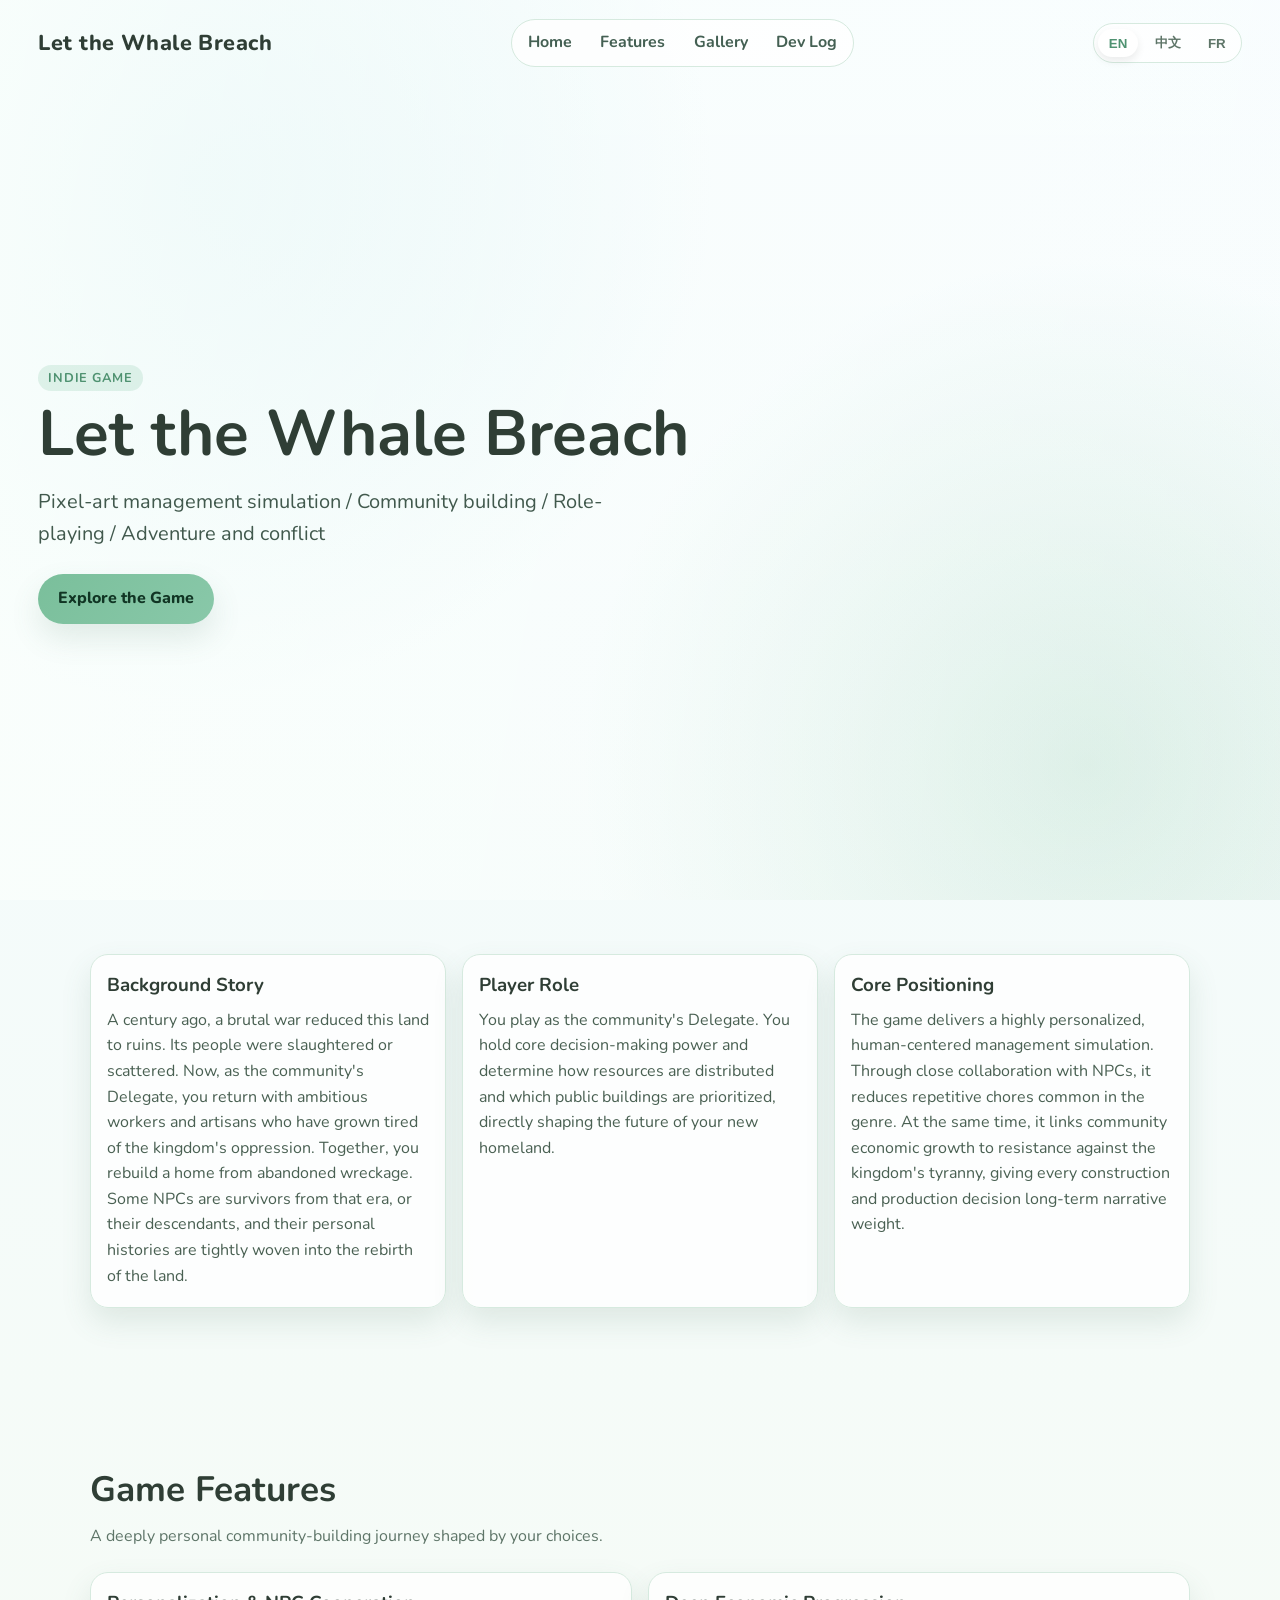
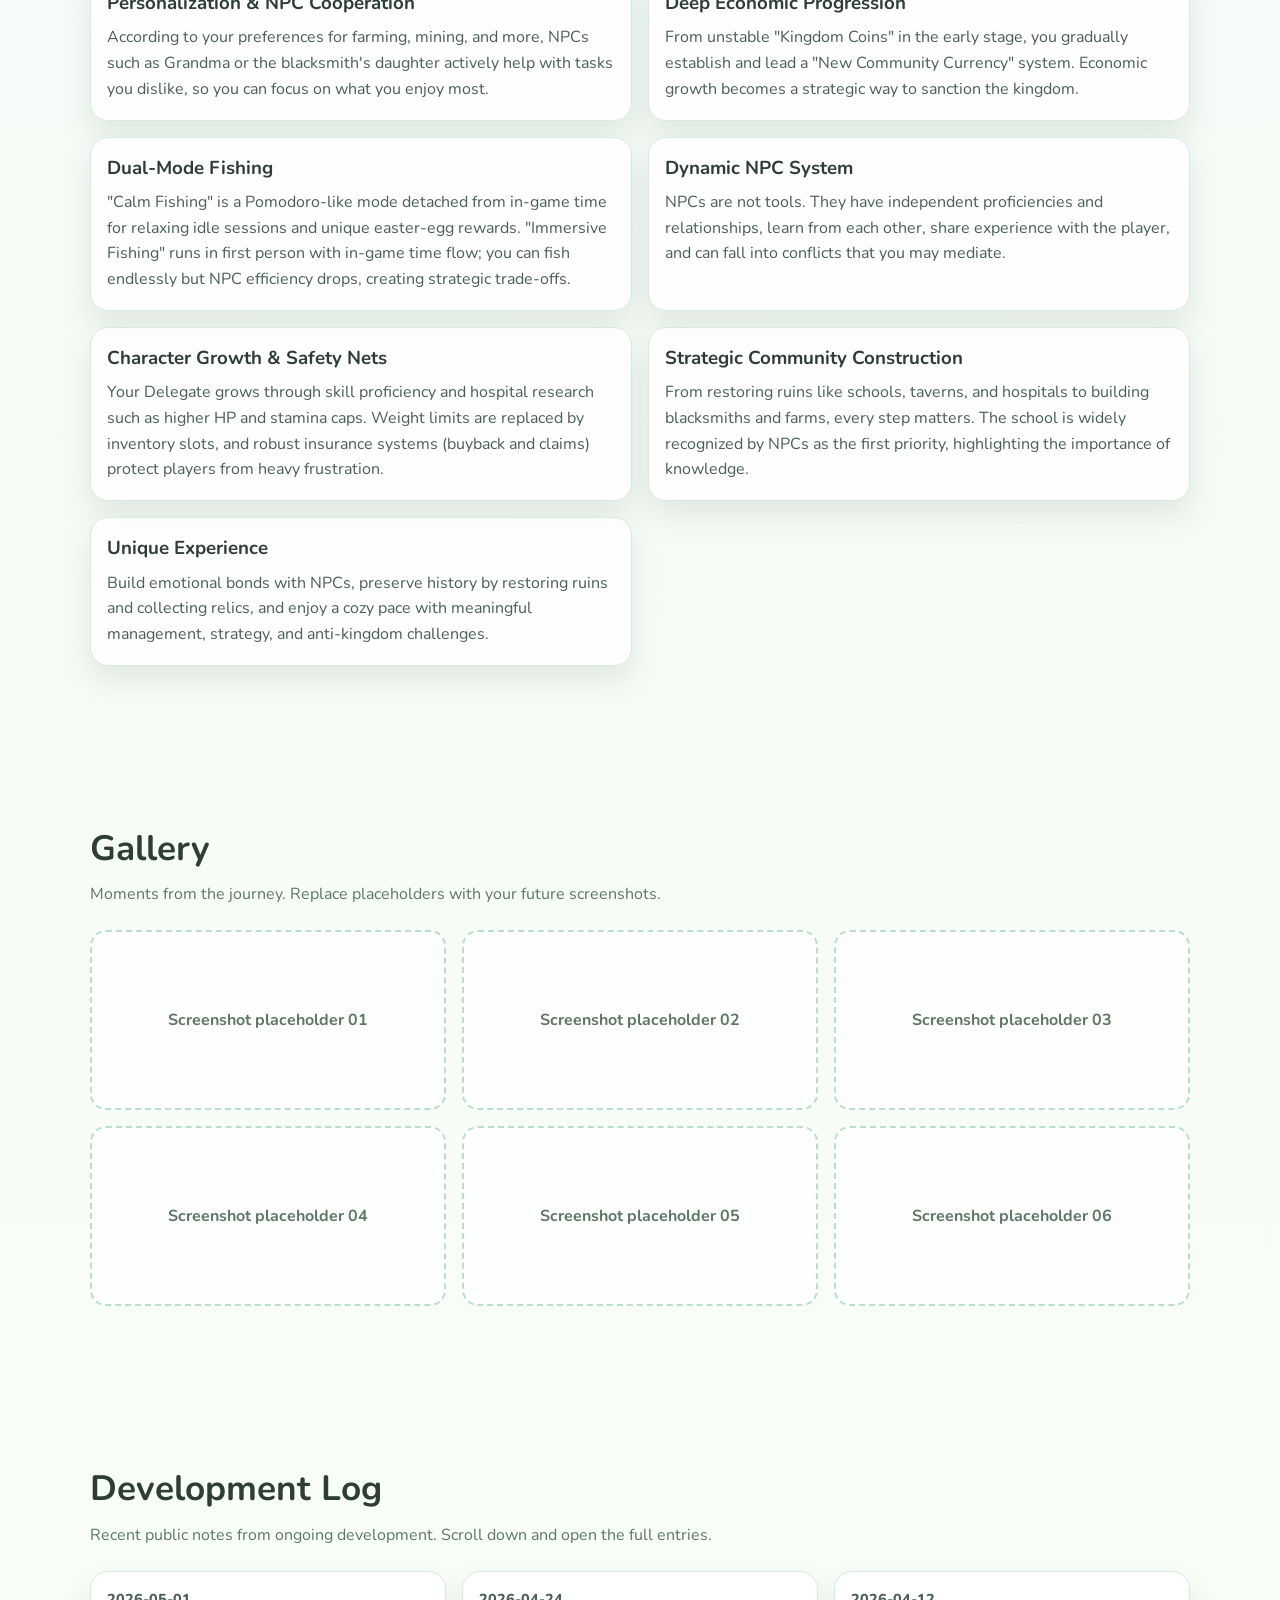
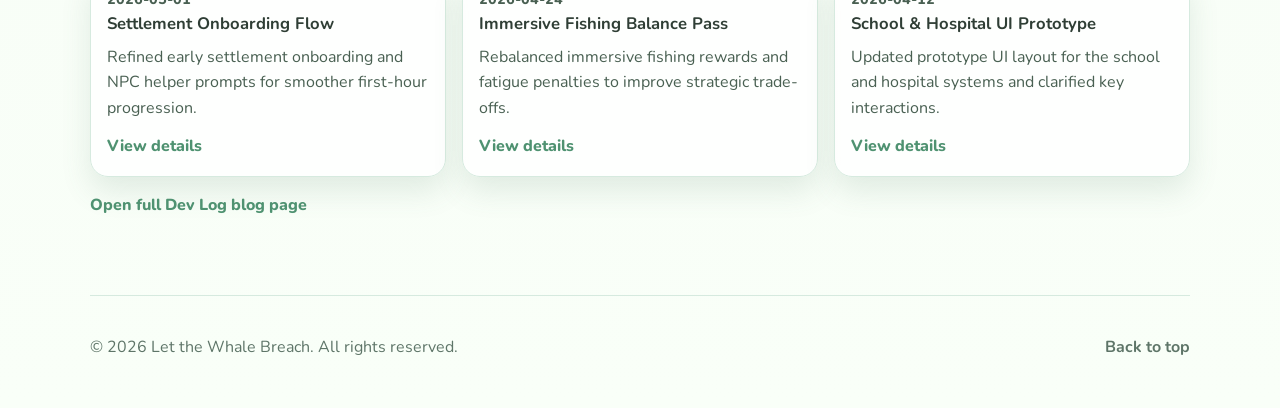
==== index.html @ c2ce658b "Init game page" ====
<!DOCTYPE html>
<html lang="en">
<head>
  <meta charset="UTF-8">
  <meta name="viewport" content="width=device-width, initial-scale=1.0">
  <title>Let the Whale Breach</title>
  <meta name="description" content="Let the Whale Breach - A warm, healing, nature-inspired indie game adventure.">
  <link rel="preconnect" href="https://fonts.googleapis.com">
  <link rel="preconnect" href="https://fonts.gstatic.com" crossorigin>
  <link href="https://fonts.googleapis.com/css2?family=Nunito:wght@400;600;700;800&display=swap" rel="stylesheet">
  <link rel="stylesheet" href="style.css">
</head>
<body data-page="home">
  <header class="hero" id="top">
    <nav class="top-nav">
      <a class="brand" href="#top">Let the Whale Breach</a>
      <div class="nav-links" aria-label="Primary navigation">
        <a href="#top" data-i18n="navHome">Home</a>
        <a href="#features" data-i18n="navFeatures">Features</a>
        <a href="#gallery" data-i18n="navGallery">Gallery</a>
        <a href="devlog.html" data-i18n="navDevlog">Dev Log</a>
      </div>
      <div class="lang-switcher" aria-label="Language switcher">
        <button class="lang-btn active" type="button" data-lang="en" aria-pressed="true">EN</button>
        <button class="lang-btn" type="button" data-lang="zh" aria-pressed="false">中文</button>
        <button class="lang-btn" type="button" data-lang="fr" aria-pressed="false">FR</button>
      </div>
    </nav>

    <div class="hero-overlay"></div>
    <div class="hero-content">
      <p class="eyebrow" data-i18n="eyebrow">Indie Game</p>
      <h1>Let the Whale Breach</h1>
      <p class="hero-subtitle" data-i18n="heroSubtitle">Pixel-art management simulation / Community building / Role-playing / Adventure and conflict</p>
      <a href="#features" class="cta-btn" data-i18n="ctaExplore">Explore the Game</a>
    </div>
  </header>

  <main>
    <section class="section core-intro" id="core-intro">
      <div class="core-intro-grid">
        <article class="core-intro-card">
          <h3 data-i18n="introStoryTitle">Background Story</h3>
          <p data-i18n="introStoryBody">
            A century ago, a brutal war reduced this land to ruins. Its people were slaughtered or
            scattered. Now, as the community's Delegate, you return with ambitious workers and
            artisans who have grown tired of the kingdom's oppression. Together, you rebuild a home
            from abandoned wreckage. Some NPCs are survivors from that era, or their descendants, and
            their personal histories are tightly woven into the rebirth of the land.
          </p>
        </article>

        <article class="core-intro-card">
          <h3 data-i18n="introPlayerTitle">Player Role</h3>
          <p data-i18n="introPlayerBody">
            You play as the community's Delegate. You hold core decision-making power and determine how
            resources are distributed and which public buildings are prioritized, directly shaping the
            future of your new homeland.
          </p>
        </article>

        <article class="core-intro-card">
          <h3 data-i18n="introCoreTitle">Core Positioning</h3>
          <p data-i18n="introCoreBody">
            The game delivers a highly personalized, human-centered management simulation. Through close
            collaboration with NPCs, it reduces repetitive chores common in the genre. At the same
            time, it links community economic growth to resistance against the kingdom's tyranny, giving
            every construction and production decision long-term narrative weight.
          </p>
        </article>
      </div>
    </section>

    <section class="section features" id="features">
      <div class="section-heading">
        <h2 data-i18n="featuresHeading">Game Features</h2>
        <p data-i18n="featuresSubheading">A deeply personal community-building journey shaped by your choices.</p>
      </div>

      <div class="feature-grid">
        <article class="feature-card">
          <h3 data-i18n="featureTitle1">Personalization & NPC Cooperation</h3>
          <p data-i18n="featureDesc1">
            NPCs respond to your preferences. If you enjoy farming but dislike mining, characters such
            as Grandma or the blacksmith's daughter can voluntarily cover the tasks you avoid, so you
            can focus on the activities you truly enjoy.
          </p>
        </article>

        <article class="feature-card">
          <h3 data-i18n="featureTitle2">Deep Economic Progression</h3>
          <p data-i18n="featureDesc2">
            Early on, the settlement relies on unstable "Kingdom Coins." Over time, you can establish
            and lead a regional "New Community Currency" system. Economic expansion becomes a strategic
            way to sanction the kingdom while advancing the larger story.
          </p>
        </article>

        <article class="feature-card">
          <h3 data-i18n="featureTitle3">Dual-Mode Fishing</h3>
          <p data-i18n="featureDesc3">
            "Calm Fishing" is a Pomodoro-style mode detached from in-game time, ideal for relaxed idle
            sessions and unique anti-bragging easter-egg rewards. "Immersive Fishing" runs in first
            person with in-game time flow: you can fish endlessly without fainting, but NPC efficiency
            drops, creating meaningful strategic trade-offs.
          </p>
        </article>

        <article class="feature-card">
          <h3 data-i18n="featureTitle4">Dynamic NPC System</h3>
          <p data-i18n="featureDesc4">
            NPCs are not just labor units. They have individual proficiencies and relationships, learn
            from one another, share experience with the player, and may even fall into conflicts that
            you can step in to mediate.
          </p>
        </article>

        <article class="feature-card">
          <h3 data-i18n="featureTitle5">Character Growth & Safety Nets</h3>
          <p data-i18n="featureDesc5">
            Your Delegate grows through skill proficiency and hospital research that raises HP and
            stamina caps. Carry weight limits are removed in favor of inventory slots, and robust
            recovery systems such as buyback and insurance claims reduce frustration and keep setbacks
            manageable.
          </p>
        </article>

        <article class="feature-card">
          <h3 data-i18n="featureTitle6">Strategic Community Construction</h3>
          <p data-i18n="featureDesc6">
            Every building choice matters, from restoring abandoned landmarks like schools, taverns, and
            hospitals to creating core production sites such as blacksmiths and farms. The school is the
            first project most NPCs unanimously support, highlighting the central role of knowledge.
          </p>
        </article>

        <article class="feature-card">
          <h3 data-i18n="featureTitle7">Unique Experience</h3>
          <p data-i18n="featureDesc7">
            Build deep emotional bonds with NPCs and feel the warmth of mutual support. Preserve history
            by repairing ruins, collecting relics, and building a museum. Enjoy a cozy pace while still
            facing meaningful management, strategy, and anti-kingdom challenges.
          </p>
        </article>
      </div>
    </section>

    <section class="section gallery" id="gallery">
      <div class="section-heading">
        <h2 data-i18n="galleryHeading">Gallery</h2>
        <p data-i18n="gallerySubheading">Moments from the journey. Replace placeholders with your future screenshots.</p>
      </div>

      <div class="gallery-grid">
        <figure class="gallery-item" tabindex="0" role="button"><span data-i18n="galleryItem1">Screenshot placeholder 01</span></figure>
        <figure class="gallery-item" tabindex="0" role="button"><span data-i18n="galleryItem2">Screenshot placeholder 02</span></figure>
        <figure class="gallery-item" tabindex="0" role="button"><span data-i18n="galleryItem3">Screenshot placeholder 03</span></figure>
        <figure class="gallery-item" tabindex="0" role="button"><span data-i18n="galleryItem4">Screenshot placeholder 04</span></figure>
        <figure class="gallery-item" tabindex="0" role="button"><span data-i18n="galleryItem5">Screenshot placeholder 05</span></figure>
        <figure class="gallery-item" tabindex="0" role="button"><span data-i18n="galleryItem6">Screenshot placeholder 06</span></figure>
      </div>
    </section>

    <section class="section devlog" id="devlog">
      <div class="section-heading">
        <h2 data-i18n="devlogHeading">Development Log</h2>
        <p data-i18n="devlogSubheading">Recent public notes from ongoing development. Scroll down and open the full entries.</p>
      </div>

      <div class="devlog-preview-list">
        <article class="devlog-preview-card">
          <p class="devlog-preview-date">2026-05-01</p>
          <h3 data-i18n="previewTitle1">Settlement Onboarding Flow</h3>
          <p data-i18n="previewDesc1">Refined early settlement onboarding and NPC helper prompts for smoother first-hour progression.</p>
          <a href="devlog.html#post-2026-05-01" data-i18n="viewDetails">View details</a>
        </article>

        <article class="devlog-preview-card">
          <p class="devlog-preview-date">2026-04-24</p>
          <h3 data-i18n="previewTitle2">Immersive Fishing Balance Pass</h3>
          <p data-i18n="previewDesc2">Rebalanced immersive fishing rewards and fatigue penalties to improve strategic trade-offs.</p>
          <a href="devlog.html#post-2026-04-24" data-i18n="viewDetails">View details</a>
        </article>

        <article class="devlog-preview-card">
          <p class="devlog-preview-date">2026-04-12</p>
          <h3 data-i18n="previewTitle3">School & Hospital UI Prototype</h3>
          <p data-i18n="previewDesc3">Updated prototype UI layout for the school and hospital systems and clarified key interactions.</p>
          <a href="devlog.html#post-2026-04-12" data-i18n="viewDetails">View details</a>
        </article>
      </div>

      <a class="devlog-more-link" href="devlog.html" data-i18n="openDevlogPage">Open full Dev Log blog page</a>
    </section>
  </main>

  <footer class="site-footer">
    <p>&copy; 2026 Let the Whale Breach. All rights reserved.</p>
    <a href="#top" data-i18n="backToTop">Back to top</a>
  </footer>
  <div class="lightbox" id="gallery-lightbox" aria-hidden="true">
    <div class="lightbox-backdrop" data-close-lightbox="true"></div>
    <div class="lightbox-panel" role="dialog" aria-modal="true" aria-labelledby="lightbox-caption">
      <button class="lightbox-close" type="button" data-close-lightbox="true" data-i18n="closePreview">Close</button>
      <img class="lightbox-image" alt="">
      <p class="lightbox-caption" id="lightbox-caption"></p>
    </div>
  </div>
  <script src="script.js"></script>
</body>
</html>
---- style.css ----
:root {
  --bg: #f6fbf5;
  --surface: #ffffff;
  --text: #2f3e35;
  --muted: #5e7568;
  --primary: #7abf9b;
  --primary-deep: #4f9271;
  --accent: #8ed2df;
  --line: #d6eadf;
  --shadow: 0 14px 30px rgba(78, 121, 101, 0.14);
}

*,
*::before,
*::after {
  box-sizing: border-box;
}

html,
body {
  margin: 0;
  padding: 0;
}

body {
  font-family: "Nunito", "Segoe UI", sans-serif;
  background: linear-gradient(180deg, #f3fbff 0%, var(--bg) 55%, #f9fff8 100%);
  color: var(--text);
  line-height: 1.6;
}

a {
  color: inherit;
  text-decoration: none;
}

.hero {
  position: relative;
  min-height: 100vh;
  padding: 1.2rem clamp(1rem, 3vw, 2.4rem) 2rem;
  display: grid;
  grid-template-rows: auto 1fr;
  align-items: center;
  overflow: hidden;
}

.hero::before {
  content: "";
  position: absolute;
  inset: 0;
  background:
    radial-gradient(circle at 15% 20%, rgba(142, 210, 223, 0.32), transparent 40%),
    radial-gradient(circle at 85% 85%, rgba(122, 191, 155, 0.28), transparent 38%),
    linear-gradient(180deg, rgba(255, 255, 255, 0.42), rgba(255, 255, 255, 0.12));
  z-index: 0;
}

.top-nav,
.hero-content {
  position: relative;
  z-index: 2;
}

.top-nav {
  display: flex;
  justify-content: space-between;
  align-items: center;
  gap: 1rem;
  flex-wrap: wrap;
}

.brand {
  font-weight: 800;
  font-size: clamp(1.05rem, 2.4vw, 1.35rem);
  letter-spacing: 0.02em;
}

.nav-links {
  display: inline-flex;
  align-items: center;
  gap: 0.35rem;
  padding: 0.28rem;
  border: 1px solid var(--line);
  border-radius: 999px;
  background: rgba(255, 255, 255, 0.8);
}

.nav-links a {
  font-weight: 700;
  color: #446053;
  padding: 0.35rem 0.72rem;
  border-radius: 999px;
  transition: background-color 0.2s ease, color 0.2s ease;
}

.nav-links a:hover {
  background: var(--surface);
  color: var(--primary-deep);
}

.lang-switcher {
  display: inline-flex;
  align-items: center;
  gap: 0.35rem;
  background: rgba(255, 255, 255, 0.8);
  border: 1px solid var(--line);
  border-radius: 999px;
  padding: 0.25rem;
}

.lang-btn {
  border: none;
  background: transparent;
  color: var(--muted);
  font-weight: 700;
  padding: 0.38rem 0.68rem;
  border-radius: 999px;
  cursor: pointer;
}

.lang-btn.active {
  background: var(--surface);
  color: var(--primary-deep);
  box-shadow: 0 4px 8px rgba(0, 0, 0, 0.08);
}

.hero-overlay {
  position: absolute;
  inset: 0;
  background: linear-gradient(100deg, rgba(250, 255, 252, 0.87) 0%, rgba(250, 255, 252, 0.45) 50%, rgba(250, 255, 252, 0.18) 100%);
  z-index: 1;
}

.hero-content {
  max-width: 680px;
  margin-top: clamp(1rem, 6vh, 5rem);
}

.eyebrow {
  display: inline-block;
  margin: 0 0 0.5rem;
  padding: 0.2rem 0.62rem;
  border-radius: 999px;
  background: rgba(122, 191, 155, 0.2);
  color: var(--primary-deep);
  font-weight: 700;
  letter-spacing: 0.06em;
  text-transform: uppercase;
  font-size: 0.8rem;
}

.hero h1 {
  margin: 0;
  font-size: clamp(2rem, 6vw, 4rem);
  line-height: 1.1;
}

.hero-subtitle {
  margin: 1rem 0 1.5rem;
  font-size: clamp(1rem, 2vw, 1.25rem);
  color: #41594d;
  max-width: 52ch;
}

.subtitle-item,
.subtitle-sep {
  display: inline-block;
}

.subtitle-item {
  white-space: nowrap;
}

.cta-btn {
  display: inline-block;
  background: linear-gradient(130deg, var(--primary) 0%, #89c8a9 100%);
  color: #113524;
  padding: 0.78rem 1.25rem;
  border-radius: 999px;
  font-weight: 800;
  box-shadow: var(--shadow);
  transition: transform 0.2s ease, box-shadow 0.2s ease;
}

.cta-btn:hover {
  transform: translateY(-2px);
  box-shadow: 0 16px 28px rgba(78, 121, 101, 0.22);
}

.section {
  width: min(1100px, calc(100% - 2rem));
  margin: 0 auto;
  padding: clamp(2.6rem, 6vw, 5rem) 0;
}

.core-intro {
  padding-top: clamp(2rem, 5vw, 3.4rem);
}

.core-intro-grid {
  display: grid;
  grid-template-columns: repeat(12, 1fr);
  gap: 1rem;
}

.core-intro-card {
  grid-column: span 4;
  background: rgba(255, 255, 255, 0.82);
  border: 1px solid var(--line);
  border-radius: 18px;
  padding: 1rem 1rem 1.1rem;
  box-shadow: var(--shadow);
}

.core-intro-card h3 {
  margin: 0 0 0.4rem;
}

.core-intro-card p {
  margin: 0;
  color: #496052;
}

.section-heading {
  margin-bottom: 1.4rem;
}

.section h2 {
  margin: 0 0 0.4rem;
  font-size: clamp(1.5rem, 4vw, 2.2rem);
}

.section-heading p {
  margin: 0;
  color: var(--muted);
}

.feature-grid {
  display: grid;
  grid-template-columns: repeat(12, 1fr);
  gap: 1rem;
}

.feature-card {
  grid-column: span 6;
  background: rgba(255, 255, 255, 0.8);
  border: 1px solid var(--line);
  border-radius: 18px;
  padding: 1rem 1rem 1.1rem;
  box-shadow: var(--shadow);
}

.feature-card h3 {
  margin: 0 0 0.4rem;
}

.feature-card p {
  margin: 0;
  color: #496052;
}

.gallery-grid {
  display: grid;
  grid-template-columns: repeat(3, 1fr);
  gap: 1rem;
}

.gallery-item {
  margin: 0;
  min-height: 180px;
  border: 2px dashed #b9ddd0;
  border-radius: 16px;
  background: rgba(255, 255, 255, 0.7);
  display: grid;
  place-items: center;
  color: var(--muted);
  font-weight: 700;
  text-align: center;
  padding: 0.8rem;
  cursor: pointer;
  transition: transform 0.2s ease, border-color 0.2s ease;
}

.gallery-item:hover,
.gallery-item:focus-visible {
  transform: translateY(-2px);
  border-color: var(--primary);
  outline: none;
}

.lightbox {
  position: fixed;
  inset: 0;
  display: none;
  align-items: center;
  justify-content: center;
  z-index: 40;
}

.lightbox.is-open {
  display: flex;
}

.lightbox-backdrop {
  position: absolute;
  inset: 0;
  background: rgba(16, 32, 26, 0.7);
}

.lightbox-panel {
  position: relative;
  z-index: 1;
  width: min(900px, calc(100% - 2rem));
  background: rgba(255, 255, 255, 0.97);
  border: 1px solid var(--line);
  border-radius: 16px;
  box-shadow: var(--shadow);
  padding: 0.8rem;
}

.lightbox-close {
  border: 1px solid var(--line);
  background: var(--surface);
  color: var(--primary-deep);
  border-radius: 999px;
  font-weight: 800;
  padding: 0.35rem 0.8rem;
  cursor: pointer;
  margin: 0 0 0.5rem auto;
  display: block;
}

.lightbox-image {
  display: block;
  width: 100%;
  aspect-ratio: 16 / 9;
  object-fit: cover;
  border-radius: 12px;
  border: 1px solid var(--line);
}

.lightbox-caption {
  margin: 0.65rem 0 0.2rem;
  color: #3f584b;
  font-weight: 700;
}

.devlog-list {
  background: rgba(255, 255, 255, 0.84);
  border: 1px solid var(--line);
  border-radius: 18px;
  padding: 1rem 1.2rem;
  box-shadow: var(--shadow);
  margin: 0;
  color: #496052;
}

.devlog-list li + li {
  margin-top: 0.7rem;
}

.devlog-preview-list {
  display: grid;
  grid-template-columns: repeat(3, 1fr);
  gap: 1rem;
}

.devlog-preview-card {
  background: rgba(255, 255, 255, 0.86);
  border: 1px solid var(--line);
  border-radius: 18px;
  box-shadow: var(--shadow);
  padding: 1rem;
}

.devlog-preview-date {
  margin: 0 0 0.4rem;
  color: var(--primary-deep);
  font-weight: 800;
  font-size: 0.9rem;
}

.devlog-preview-card h3 {
  margin: 0 0 0.45rem;
  font-size: 1.04rem;
}

.devlog-preview-card p {
  margin: 0;
  color: #496052;
}

.devlog-preview-card a {
  display: inline-block;
  margin-top: 0.8rem;
  font-weight: 800;
  color: var(--primary-deep);
}

.devlog-more-link {
  display: inline-block;
  margin-top: 1rem;
  font-weight: 800;
  color: var(--primary-deep);
}

.blog-body {
  min-height: 100vh;
}

.blog-nav {
  width: min(1100px, calc(100% - 2rem));
  margin: 1rem auto 0;
}

.blog-main {
  width: min(860px, calc(100% - 2rem));
  margin: 0 auto;
  padding: clamp(2rem, 5vw, 4rem) 0;
}

.blog-header {
  margin-bottom: 1.4rem;
}

.blog-header h1 {
  margin: 0 0 0.4rem;
  font-size: clamp(1.8rem, 4vw, 2.7rem);
}

.blog-header p {
  margin: 0;
  color: var(--muted);
}

.blog-list {
  display: grid;
  gap: 1rem;
}

.blog-timeline-layout {
  display: grid;
  grid-template-columns: 220px 1fr;
  gap: 1rem;
  align-items: start;
}

.blog-timeline {
  position: sticky;
  top: 1rem;
  background: rgba(255, 255, 255, 0.88);
  border: 1px solid var(--line);
  border-radius: 16px;
  box-shadow: var(--shadow);
  padding: 1rem;
}

.blog-timeline h2 {
  margin: 0 0 0.6rem;
  font-size: 1rem;
}

.blog-timeline ul {
  margin: 0;
  padding: 0;
  list-style: none;
  border-left: 2px solid #b9ddd0;
}

.blog-timeline li {
  margin: 0;
  padding: 0.35rem 0 0.35rem 0.8rem;
  position: relative;
}

.blog-timeline li::before {
  content: "";
  position: absolute;
  left: -0.37rem;
  top: 0.9rem;
  width: 0.55rem;
  height: 0.55rem;
  border-radius: 999px;
  background: var(--primary);
  border: 2px solid #fff;
}

.blog-timeline a {
  font-weight: 700;
  color: #446053;
}

.blog-post {
  background: rgba(255, 255, 255, 0.9);
  border: 1px solid var(--line);
  border-radius: 18px;
  box-shadow: var(--shadow);
  padding: 1rem 1.1rem;
  scroll-margin-top: 1rem;
}

.blog-post time {
  color: var(--primary-deep);
  font-weight: 800;
}

.blog-post h2 {
  margin: 0.3rem 0 0.6rem;
}

.blog-post p {
  margin: 0;
  color: #496052;
}

.blog-back {
  display: inline-block;
  margin-top: 1.2rem;
  font-weight: 800;
  color: var(--primary-deep);
}

.site-footer {
  border-top: 1px solid var(--line);
  width: min(1100px, calc(100% - 2rem));
  margin: 0 auto;
  padding: 1.4rem 0 2rem;
  display: flex;
  justify-content: space-between;
  align-items: center;
  color: var(--muted);
  gap: 1rem;
}

.site-footer a {
  font-weight: 700;
}

@media (max-width: 900px) {
  .hero {
    padding-bottom: 1rem;
  }

  .hero-content {
    margin-top: 2.2rem;
  }

  .feature-card {
    grid-column: span 12;
  }

  .core-intro-card {
    grid-column: span 12;
  }

  .gallery-grid {
    grid-template-columns: repeat(2, 1fr);
  }

  .devlog-preview-list {
    grid-template-columns: 1fr;
  }

  .blog-timeline-layout {
    grid-template-columns: 1fr;
  }

  .blog-timeline {
    position: static;
  }

  .top-nav {
    justify-content: center;
  }
}

@media (max-width: 640px) {
  .nav-links,
  .lang-switcher {
    width: 100%;
    justify-content: center;
  }

  .gallery-grid {
    grid-template-columns: 1fr;
  }

  .site-footer {
    flex-direction: column;
    align-items: flex-start;
  }
}
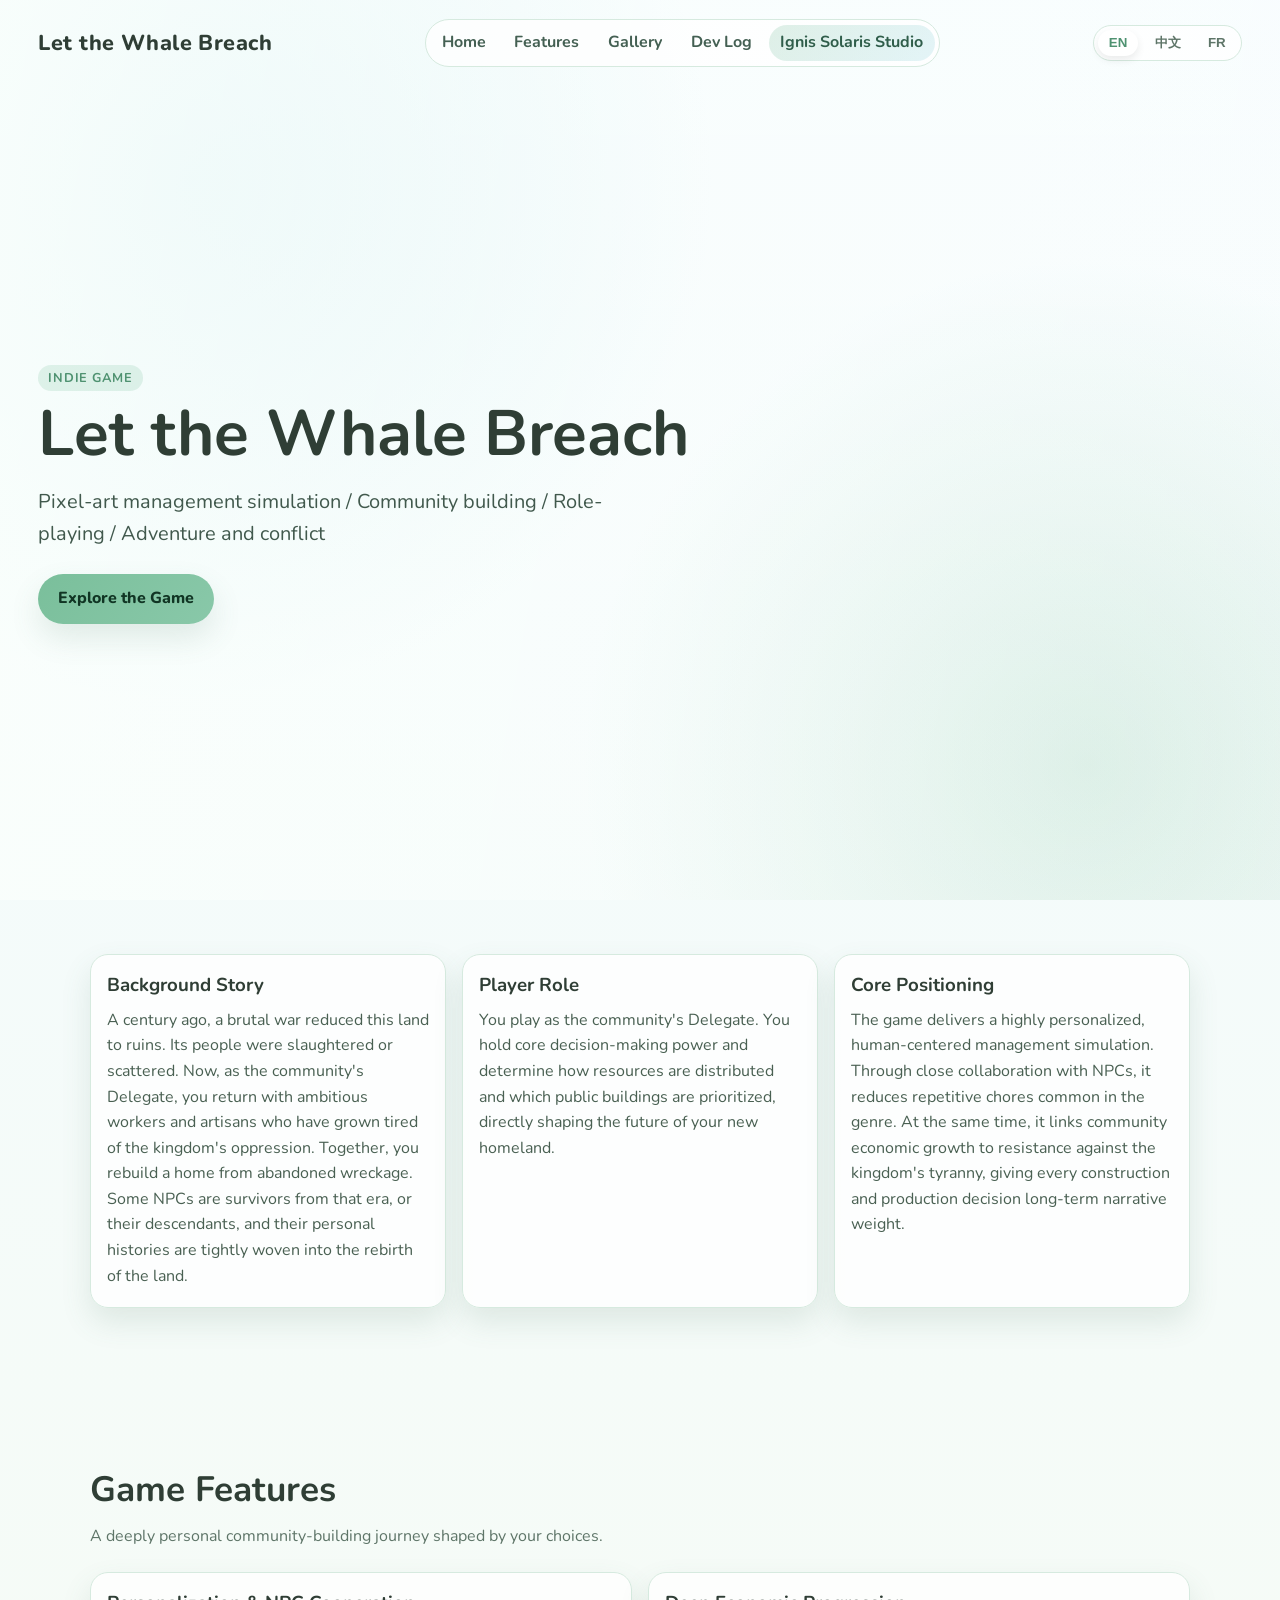
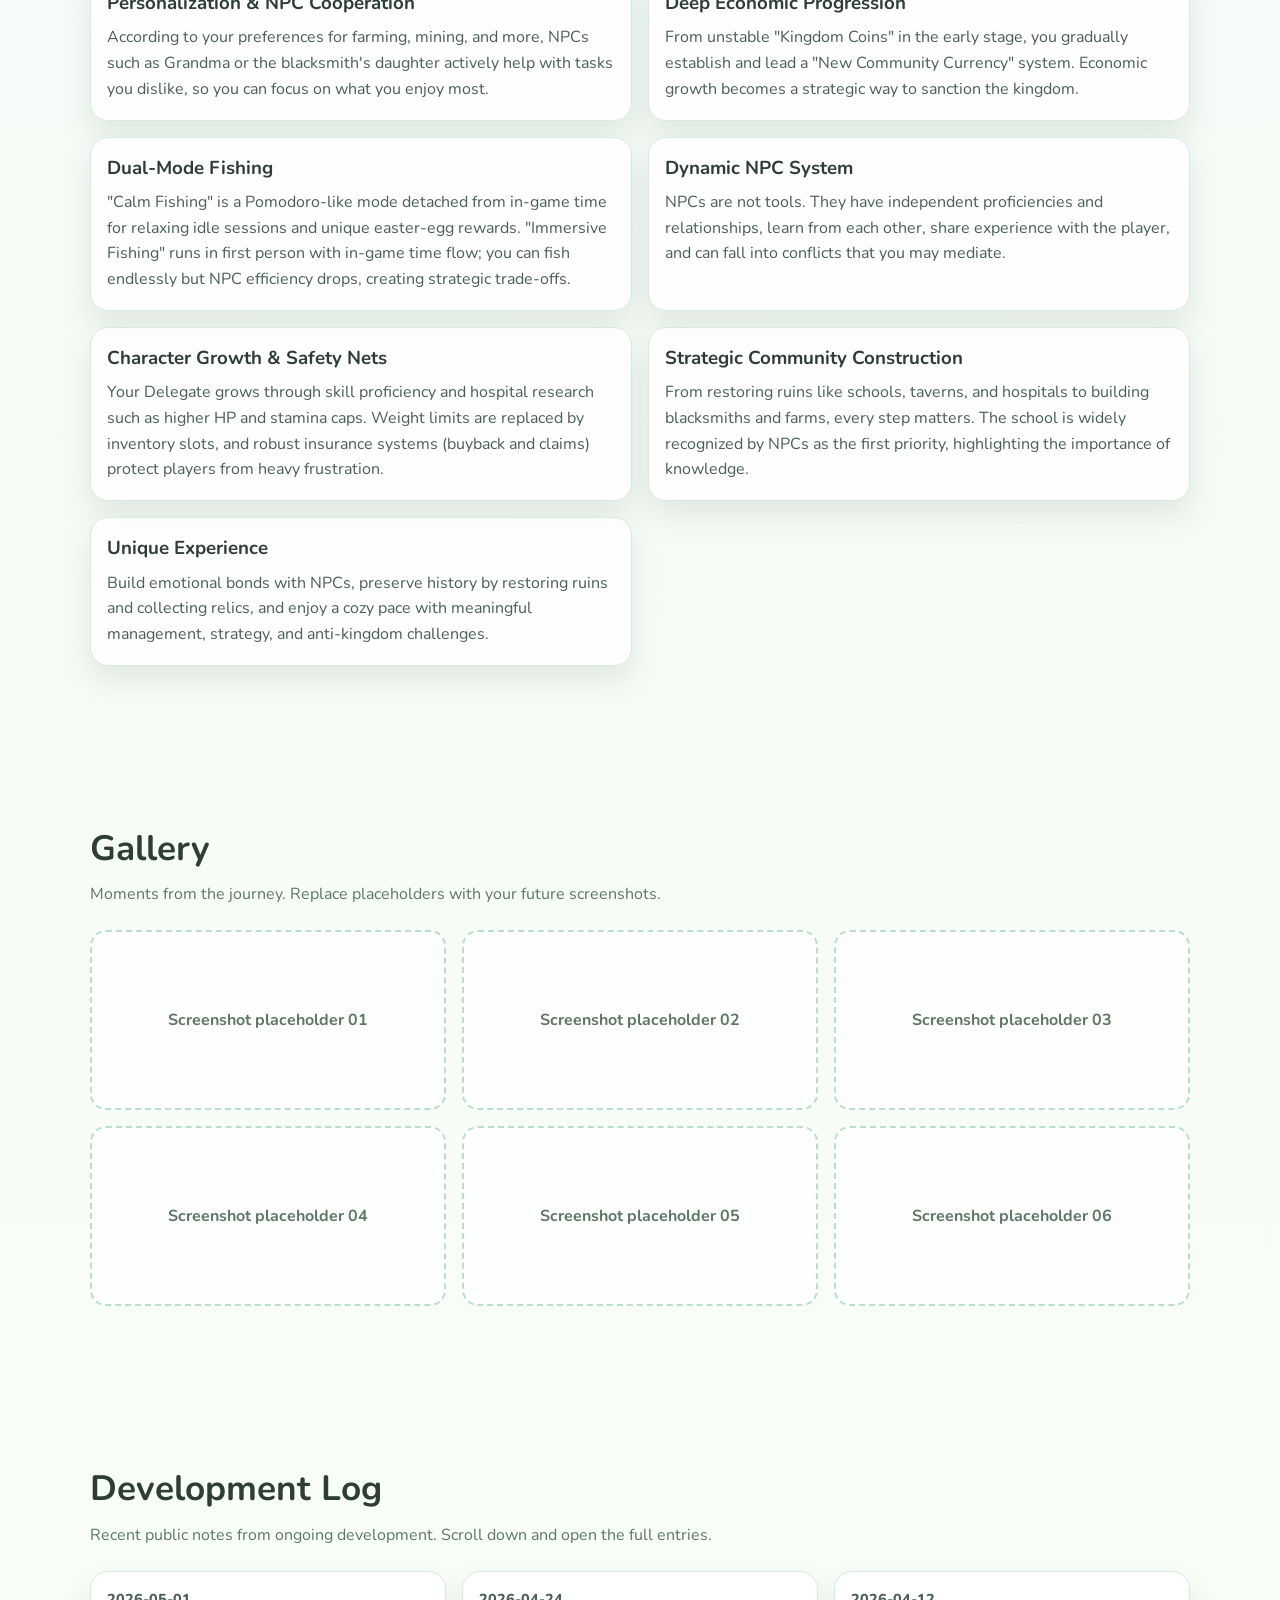
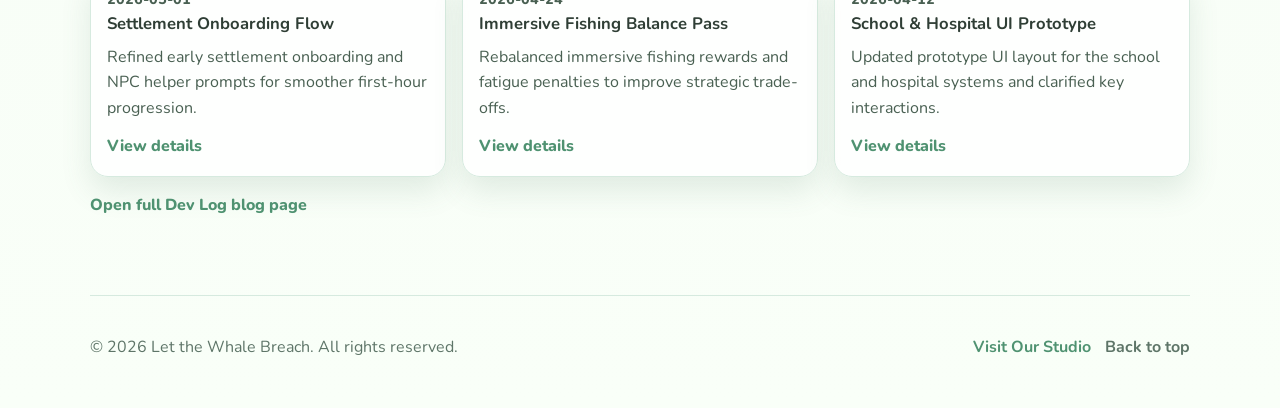
==== commit 8b097263: "可以跳转回公司了" ====
--- a/index.html
+++ b/index.html
@@ -19,6 +19,13 @@
         <a href="#features" data-i18n="navFeatures">Features</a>
         <a href="#gallery" data-i18n="navGallery">Gallery</a>
         <a href="devlog.html" data-i18n="navDevlog">Dev Log</a>
+        <a
+          class="studio-link"
+          href="https://ignissolarisstudio.com/#welcome"
+          target="_blank"
+          rel="noopener noreferrer"
+          data-i18n="navStudio"
+        >Ignis Solaris Studio</a>
       </div>
       <div class="lang-switcher" aria-label="Language switcher">
         <button class="lang-btn active" type="button" data-lang="en" aria-pressed="true">EN</button>
@@ -196,7 +203,15 @@
 
   <footer class="site-footer">
     <p>&copy; 2026 Let the Whale Breach. All rights reserved.</p>
-    <a href="#top" data-i18n="backToTop">Back to top</a>
+    <div class="footer-links">
+      <a
+        href="https://ignissolarisstudio.com/#welcome"
+        target="_blank"
+        rel="noopener noreferrer"
+        data-i18n="footerStudio"
+      >Visit Our Studio</a>
+      <a href="#top" data-i18n="backToTop">Back to top</a>
+    </div>
   </footer>
   <div class="lightbox" id="gallery-lightbox" aria-hidden="true">
     <div class="lightbox-backdrop" data-close-lightbox="true"></div>
--- a/style.css
+++ b/style.css
@@ -98,6 +98,16 @@
   color: var(--primary-deep);
 }
 
+.nav-links .studio-link {
+  background: linear-gradient(130deg, rgba(122, 191, 155, 0.24) 0%, rgba(142, 210, 223, 0.24) 100%);
+  color: #2f5d4a;
+}
+
+.nav-links .studio-link:hover {
+  background: linear-gradient(130deg, rgba(122, 191, 155, 0.34) 0%, rgba(142, 210, 223, 0.34) 100%);
+  color: #1f4937;
+}
+
 .lang-switcher {
   display: inline-flex;
   align-items: center;
@@ -113,6 +123,10 @@
   background: transparent;
   color: var(--muted);
   font-weight: 700;
+  display: inline-flex;
+  align-items: center;
+  justify-content: center;
+  line-height: 1;
   padding: 0.38rem 0.68rem;
   border-radius: 999px;
   cursor: pointer;
@@ -536,6 +550,17 @@
   font-weight: 700;
 }
 
+.footer-links {
+  display: inline-flex;
+  align-items: center;
+  gap: 0.9rem;
+  flex-wrap: wrap;
+}
+
+.footer-links a:first-child {
+  color: var(--primary-deep);
+}
+
 @media (max-width: 900px) {
   .hero {
     padding-bottom: 1rem;
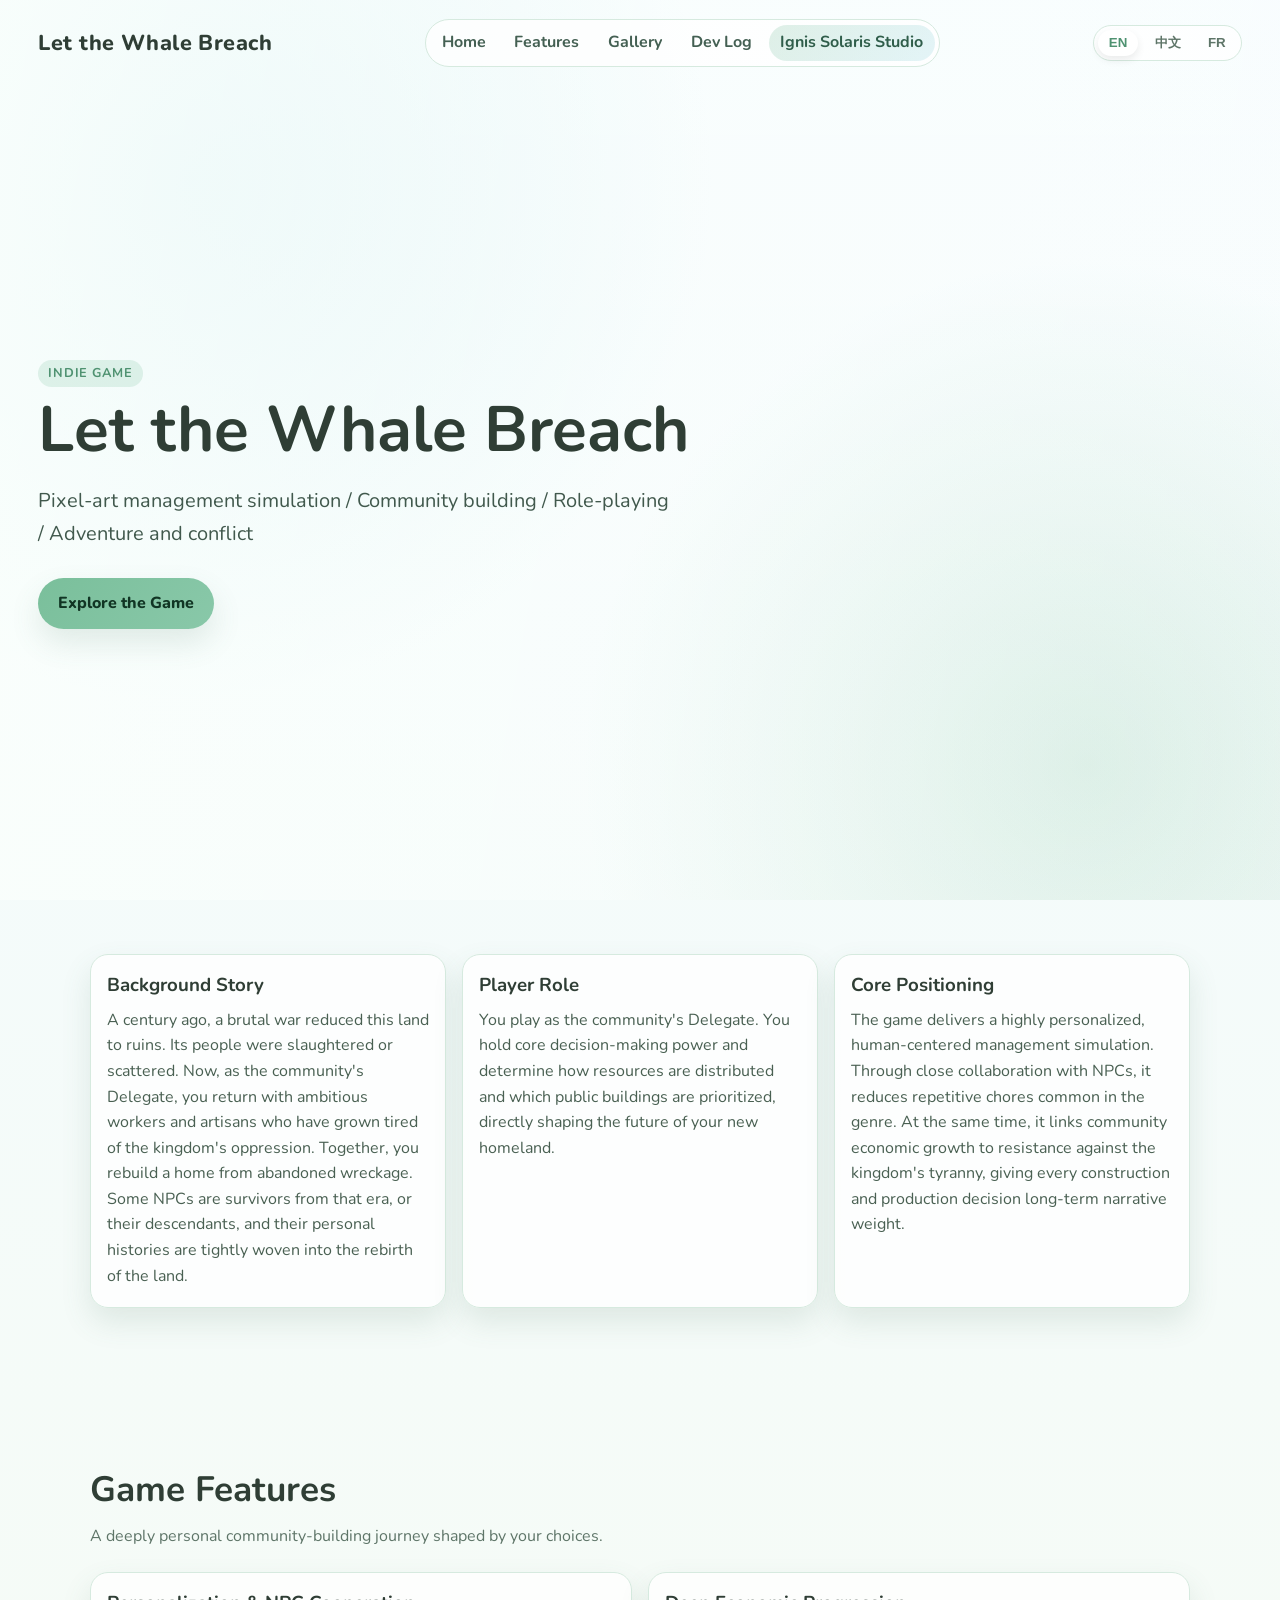
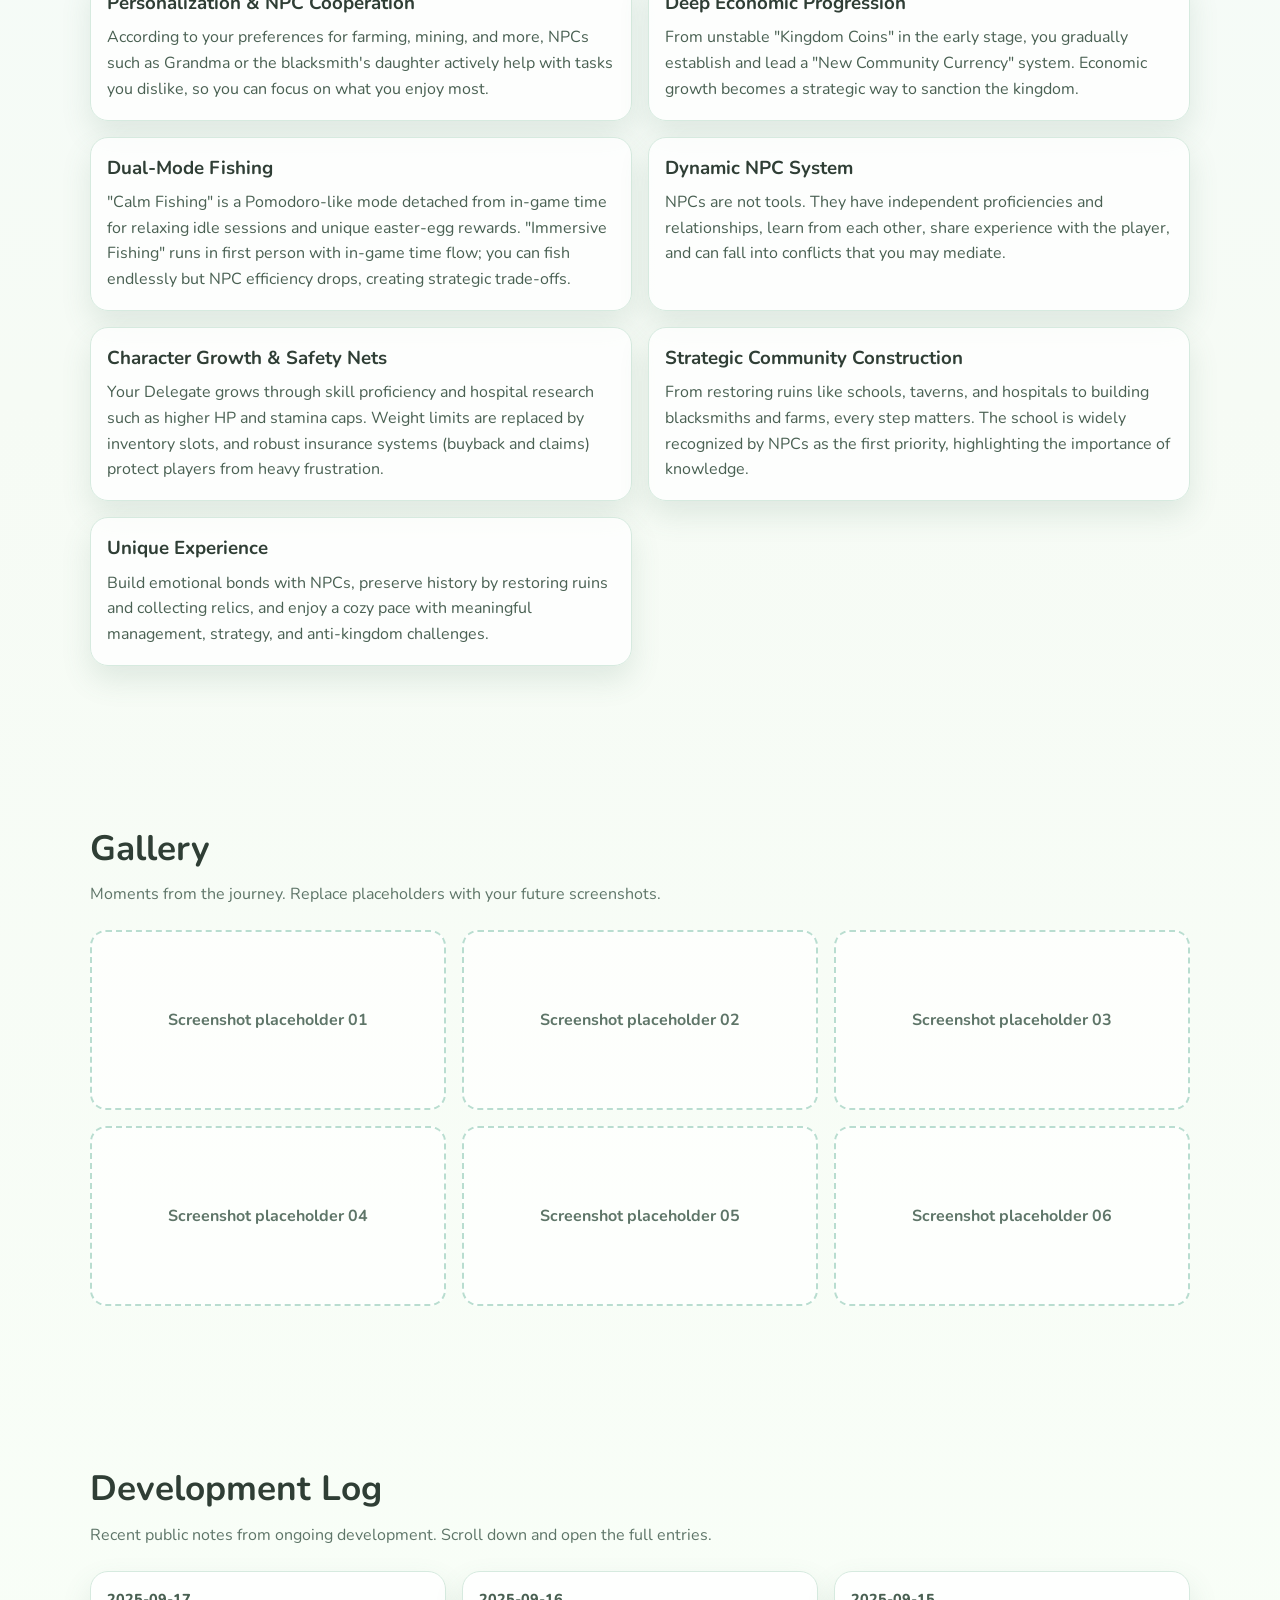
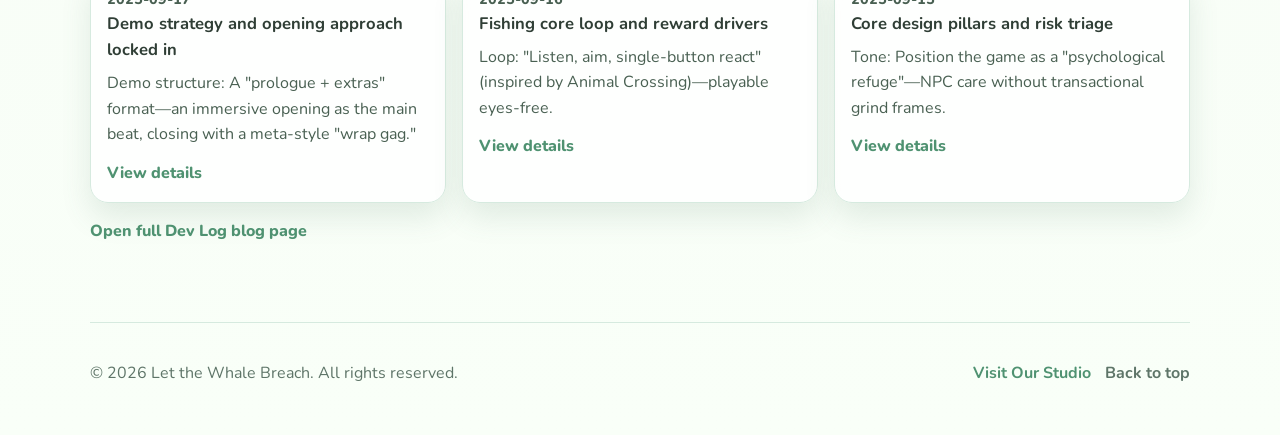
==== commit 7cb23855: "填充了开发日志，改了时间轴逻辑" ====
--- a/index.html
+++ b/index.html
@@ -38,7 +38,7 @@
     <div class="hero-content">
       <p class="eyebrow" data-i18n="eyebrow">Indie Game</p>
       <h1>Let the Whale Breach</h1>
-      <p class="hero-subtitle" data-i18n="heroSubtitle">Pixel-art management simulation / Community building / Role-playing / Adventure and conflict</p>
+      <p class="hero-subtitle" data-i18n="heroSubtitle">Pixel-art management simulation / Community building / Role‑playing / Adventure and conflict</p>
       <a href="#features" class="cta-btn" data-i18n="ctaExplore">Explore the Game</a>
     </div>
   </header>
@@ -176,24 +176,52 @@
 
       <div class="devlog-preview-list">
         <article class="devlog-preview-card">
-          <p class="devlog-preview-date">2026-05-01</p>
-          <h3 data-i18n="previewTitle1">Settlement Onboarding Flow</h3>
-          <p data-i18n="previewDesc1">Refined early settlement onboarding and NPC helper prompts for smoother first-hour progression.</p>
-          <a href="devlog.html#post-2026-05-01" data-i18n="viewDetails">View details</a>
-        </article>
-
+          <p class="devlog-preview-date">2025-09-17</p>
+          <div class="devlog-lang" data-devlog-lang="zh">
+            <h3>Demo战略定型与开场方案确立</h3>
+            <p>Demo战略：采用“序章 + 花絮”模式，主体为沉浸式开局，结尾附带Meta风格的“杀青梗”。</p>
+          </div>
+          <div class="devlog-lang" data-devlog-lang="en">
+            <h3>Demo strategy and opening approach locked in</h3>
+            <p>Demo structure: A &quot;prologue + extras&quot; format—an immersive opening as the main beat, closing with a meta-style &quot;wrap gag.&quot;</p>
+          </div>
+          <div class="devlog-lang" data-devlog-lang="fr">
+            <h3>Stratégie du démo et proposition d’ouverture validées</h3>
+            <p>Structure du démo : mode « prologue + bonus » — ouverture immersive au centre, puis clin d’œil meta façon « générique de fin ».</p>
+          </div>
+          <a href="devlog.html#post-2025-09-17" data-i18n="viewDetails">View details</a>
+        </article>
         <article class="devlog-preview-card">
-          <p class="devlog-preview-date">2026-04-24</p>
-          <h3 data-i18n="previewTitle2">Immersive Fishing Balance Pass</h3>
-          <p data-i18n="previewDesc2">Rebalanced immersive fishing rewards and fatigue penalties to improve strategic trade-offs.</p>
-          <a href="devlog.html#post-2026-04-24" data-i18n="viewDetails">View details</a>
-        </article>
-
+          <p class="devlog-preview-date">2025-09-16</p>
+          <div class="devlog-lang" data-devlog-lang="zh">
+            <h3>钓鱼系统核心玩法与驱动模型</h3>
+            <p>玩法定型：确立“听声辨位、单键反应”模式（灵感来自《动森》），支持闭眼游玩。</p>
+          </div>
+          <div class="devlog-lang" data-devlog-lang="en">
+            <h3>Fishing core loop and reward drivers</h3>
+            <p>Loop: &quot;Listen, aim, single-button react&quot; (inspired by Animal Crossing)—playable eyes-free.</p>
+          </div>
+          <div class="devlog-lang" data-devlog-lang="fr">
+            <h3>Boucle principale et modèle récompenses de la pêche</h3>
+            <p>Boucle : « entendre, viser, une touche » (inspiré d’Animal Crossing) — jouable sans regarder l’écran.</p>
+          </div>
+          <a href="devlog.html#post-2025-09-16" data-i18n="viewDetails">View details</a>
+        </article>
         <article class="devlog-preview-card">
-          <p class="devlog-preview-date">2026-04-12</p>
-          <h3 data-i18n="previewTitle3">School & Hospital UI Prototype</h3>
-          <p data-i18n="previewDesc3">Updated prototype UI layout for the school and hospital systems and clarified key interactions.</p>
-          <a href="devlog.html#post-2026-04-12" data-i18n="viewDetails">View details</a>
+          <p class="devlog-preview-date">2025-09-15</p>
+          <div class="devlog-lang" data-devlog-lang="zh">
+            <h3>核心设计哲学与风险评估</h3>
+            <p>哲学基调：确立“心理避难所”地位，强调 NPC 无条件关怀，避免功利性。</p>
+          </div>
+          <div class="devlog-lang" data-devlog-lang="en">
+            <h3>Core design pillars and risk triage</h3>
+            <p>Tone: Position the game as a &quot;psychological refuge&quot;—NPC care without transactional grind frames.</p>
+          </div>
+          <div class="devlog-lang" data-devlog-lang="fr">
+            <h3>Philosophie centrale et évaluation des risques</h3>
+            <p>Ton : « refuge psychologique » — attention des PNJ sans logique trop utilitaire du joueur.</p>
+          </div>
+          <a href="devlog.html#post-2025-09-15" data-i18n="viewDetails">View details</a>
         </article>
       </div>
 
--- a/style.css
+++ b/style.css
@@ -170,18 +170,19 @@
 }
 
 .hero-subtitle {
-  margin: 1rem 0 1.5rem;
+  margin: 1.2rem 0 1.75rem;
   font-size: clamp(1rem, 2vw, 1.25rem);
   color: #41594d;
-  max-width: 52ch;
+  max-width: 58ch;
+  line-height: 1.65;
 }
 
 .subtitle-item,
 .subtitle-sep {
-  display: inline-block;
-}
-
-.subtitle-item {
+  display: inline;
+}
+
+.subtitle-sep {
   white-space: nowrap;
 }
 
@@ -518,6 +519,17 @@
   font-weight: 800;
 }
 
+/* Dev log multilingual blocks switch with <html lang="..."> (see script.js setLanguage). */
+.devlog-lang {
+  display: none;
+}
+
+html[lang="zh-CN"] .devlog-lang[data-devlog-lang="zh"],
+html[lang="en"] .devlog-lang[data-devlog-lang="en"],
+html[lang="fr"] .devlog-lang[data-devlog-lang="fr"] {
+  display: block;
+}
+
 .blog-post h2 {
   margin: 0.3rem 0 0.6rem;
 }
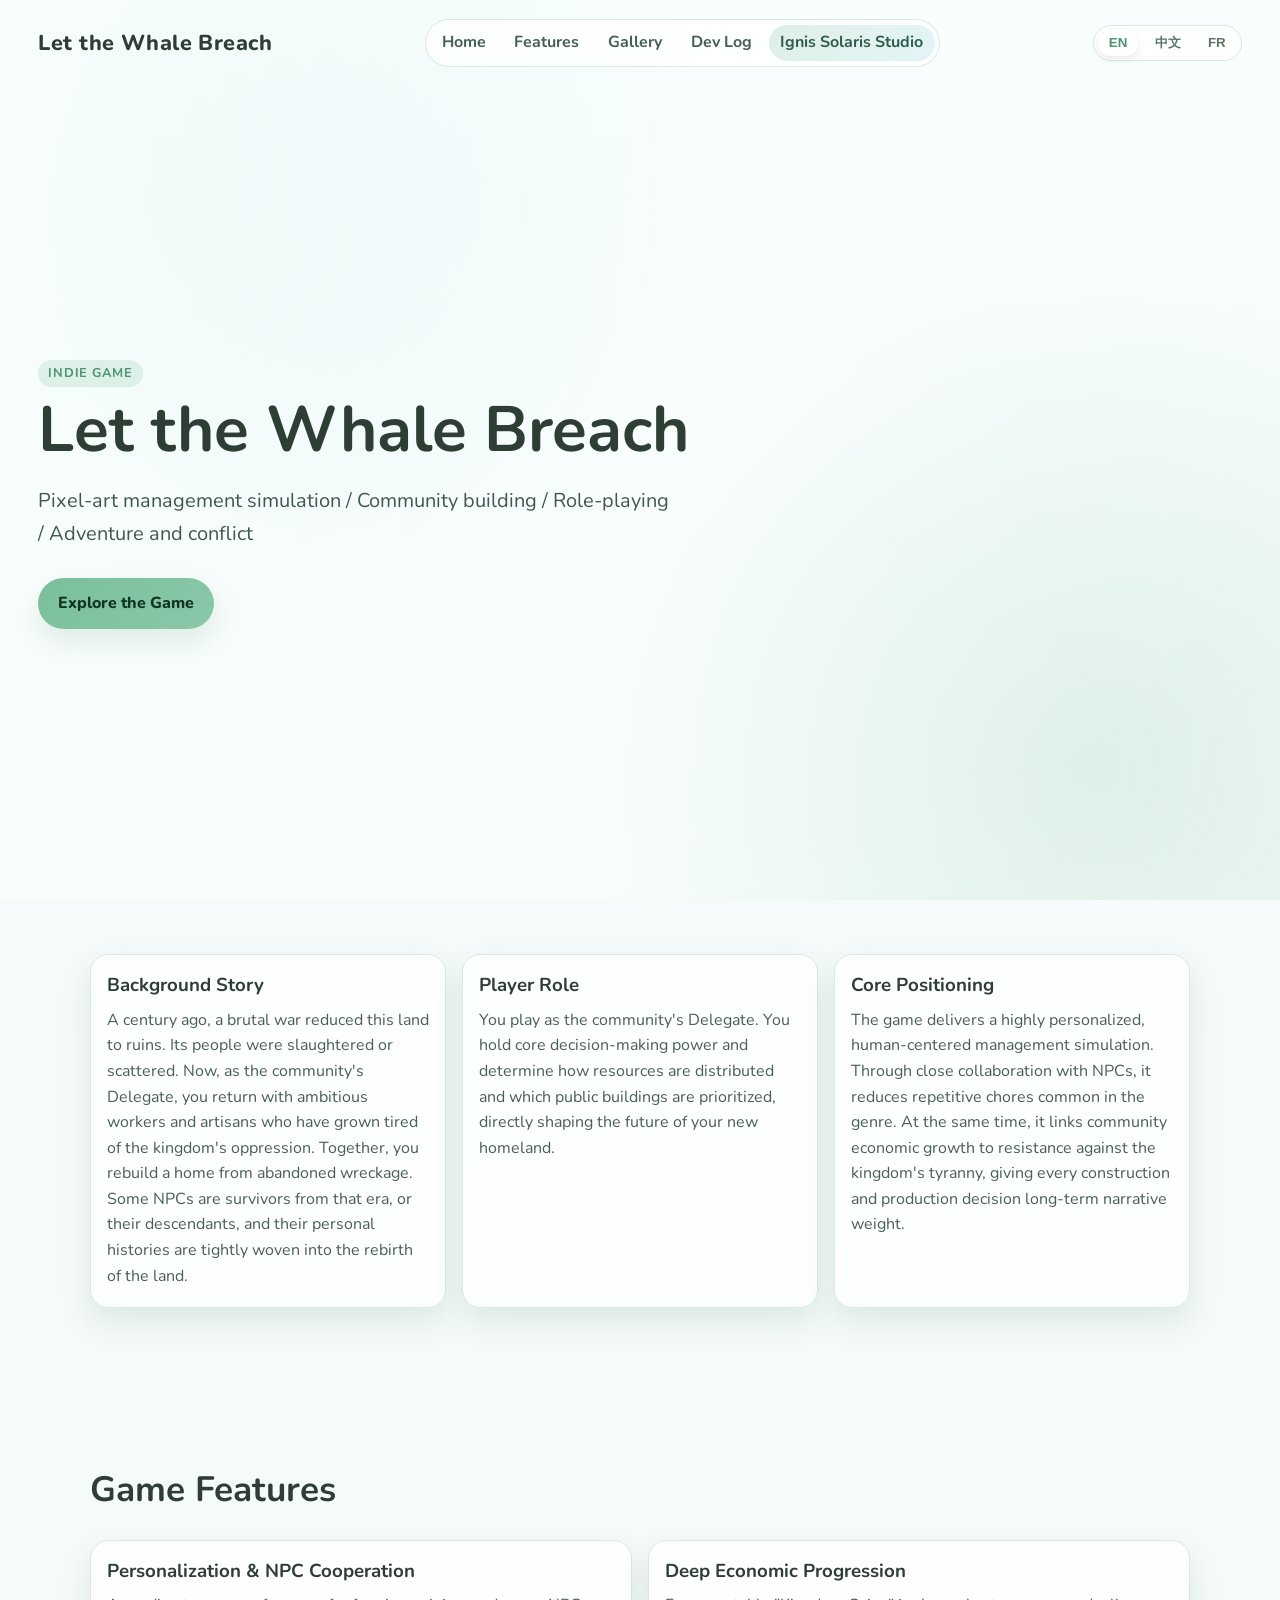
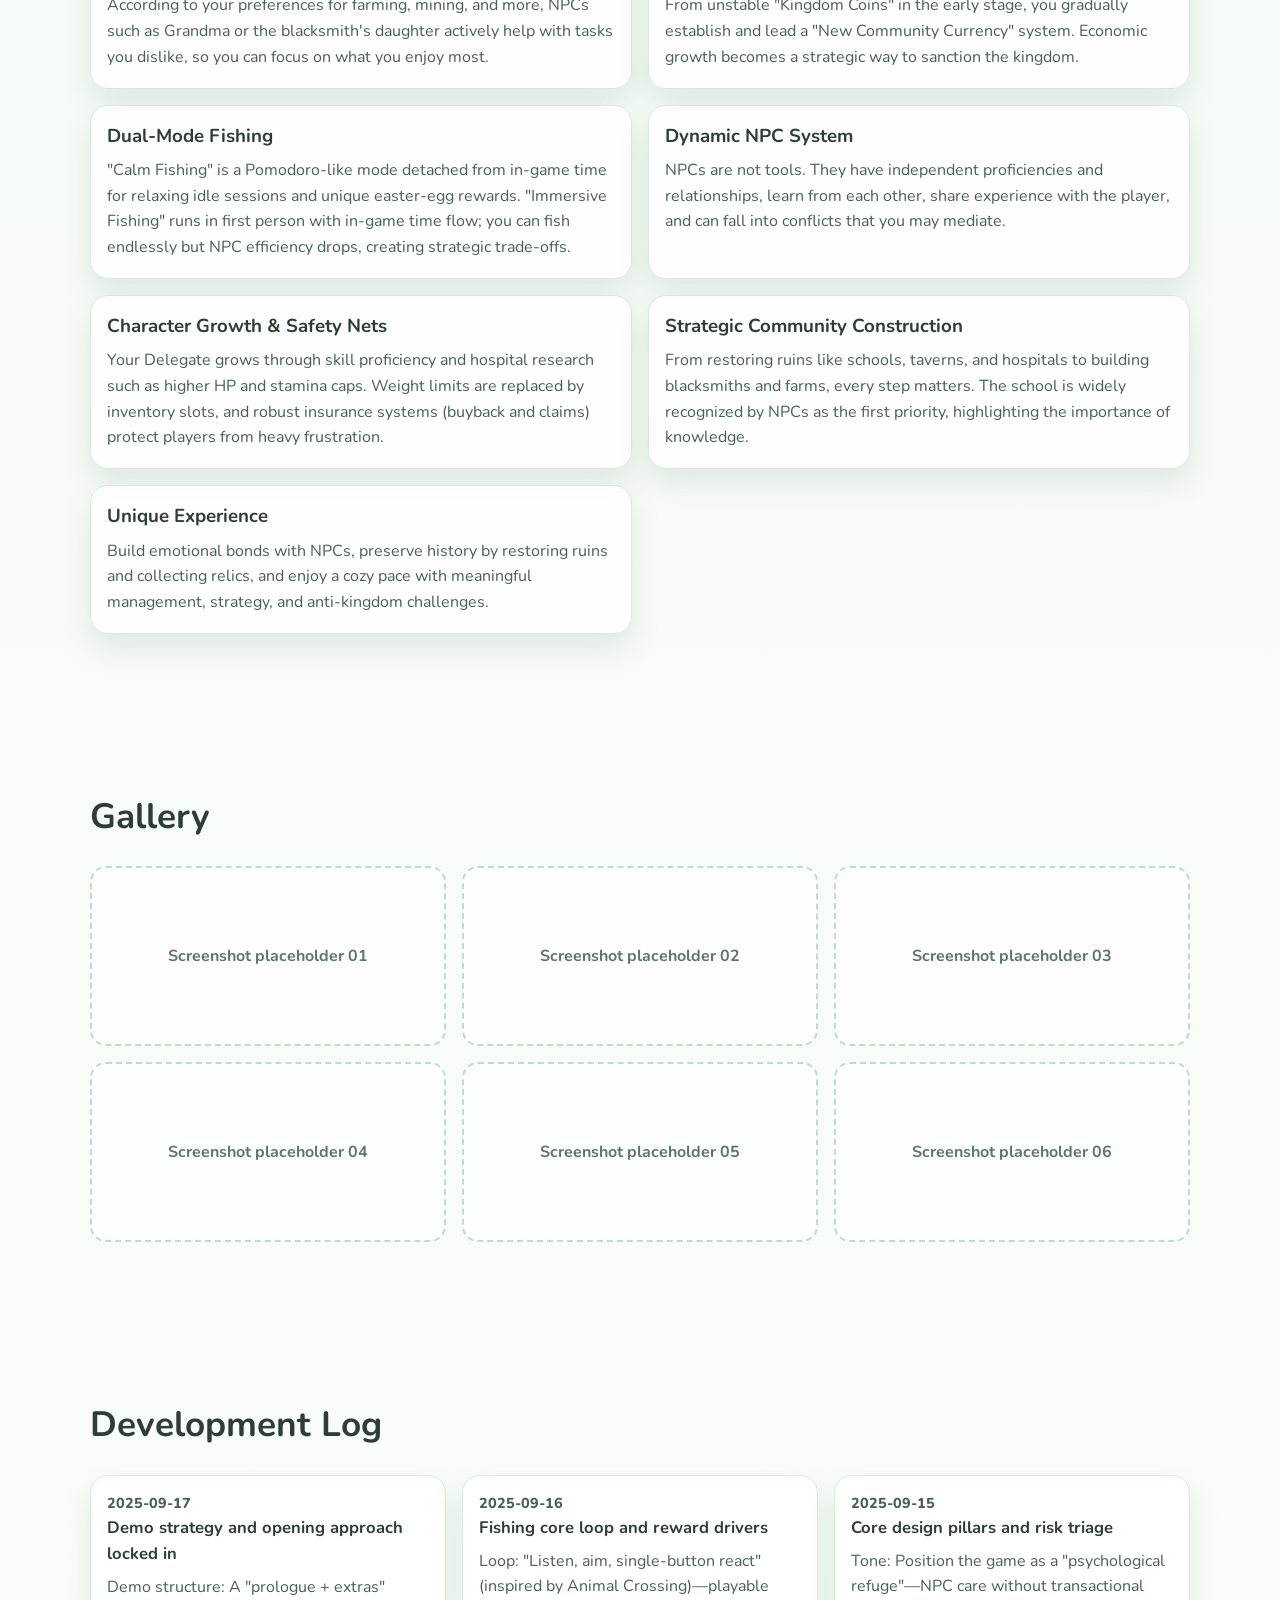
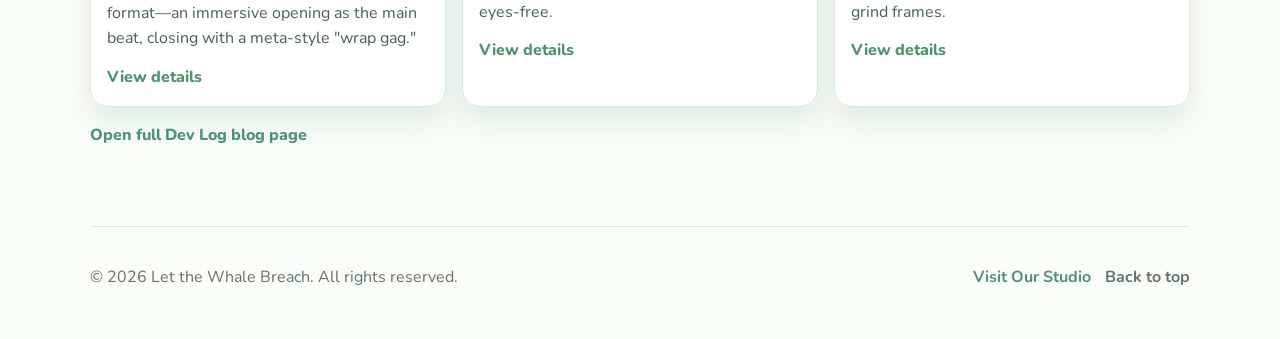
==== commit 8cd3e661: "去掉小标题" ====
--- a/index.html
+++ b/index.html
@@ -81,7 +81,6 @@
     <section class="section features" id="features">
       <div class="section-heading">
         <h2 data-i18n="featuresHeading">Game Features</h2>
-        <p data-i18n="featuresSubheading">A deeply personal community-building journey shaped by your choices.</p>
       </div>
 
       <div class="feature-grid">
@@ -155,7 +154,6 @@
     <section class="section gallery" id="gallery">
       <div class="section-heading">
         <h2 data-i18n="galleryHeading">Gallery</h2>
-        <p data-i18n="gallerySubheading">Moments from the journey. Replace placeholders with your future screenshots.</p>
       </div>
 
       <div class="gallery-grid">
@@ -171,7 +169,6 @@
     <section class="section devlog" id="devlog">
       <div class="section-heading">
         <h2 data-i18n="devlogHeading">Development Log</h2>
-        <p data-i18n="devlogSubheading">Recent public notes from ongoing development. Scroll down and open the full entries.</p>
       </div>
 
       <div class="devlog-preview-list">
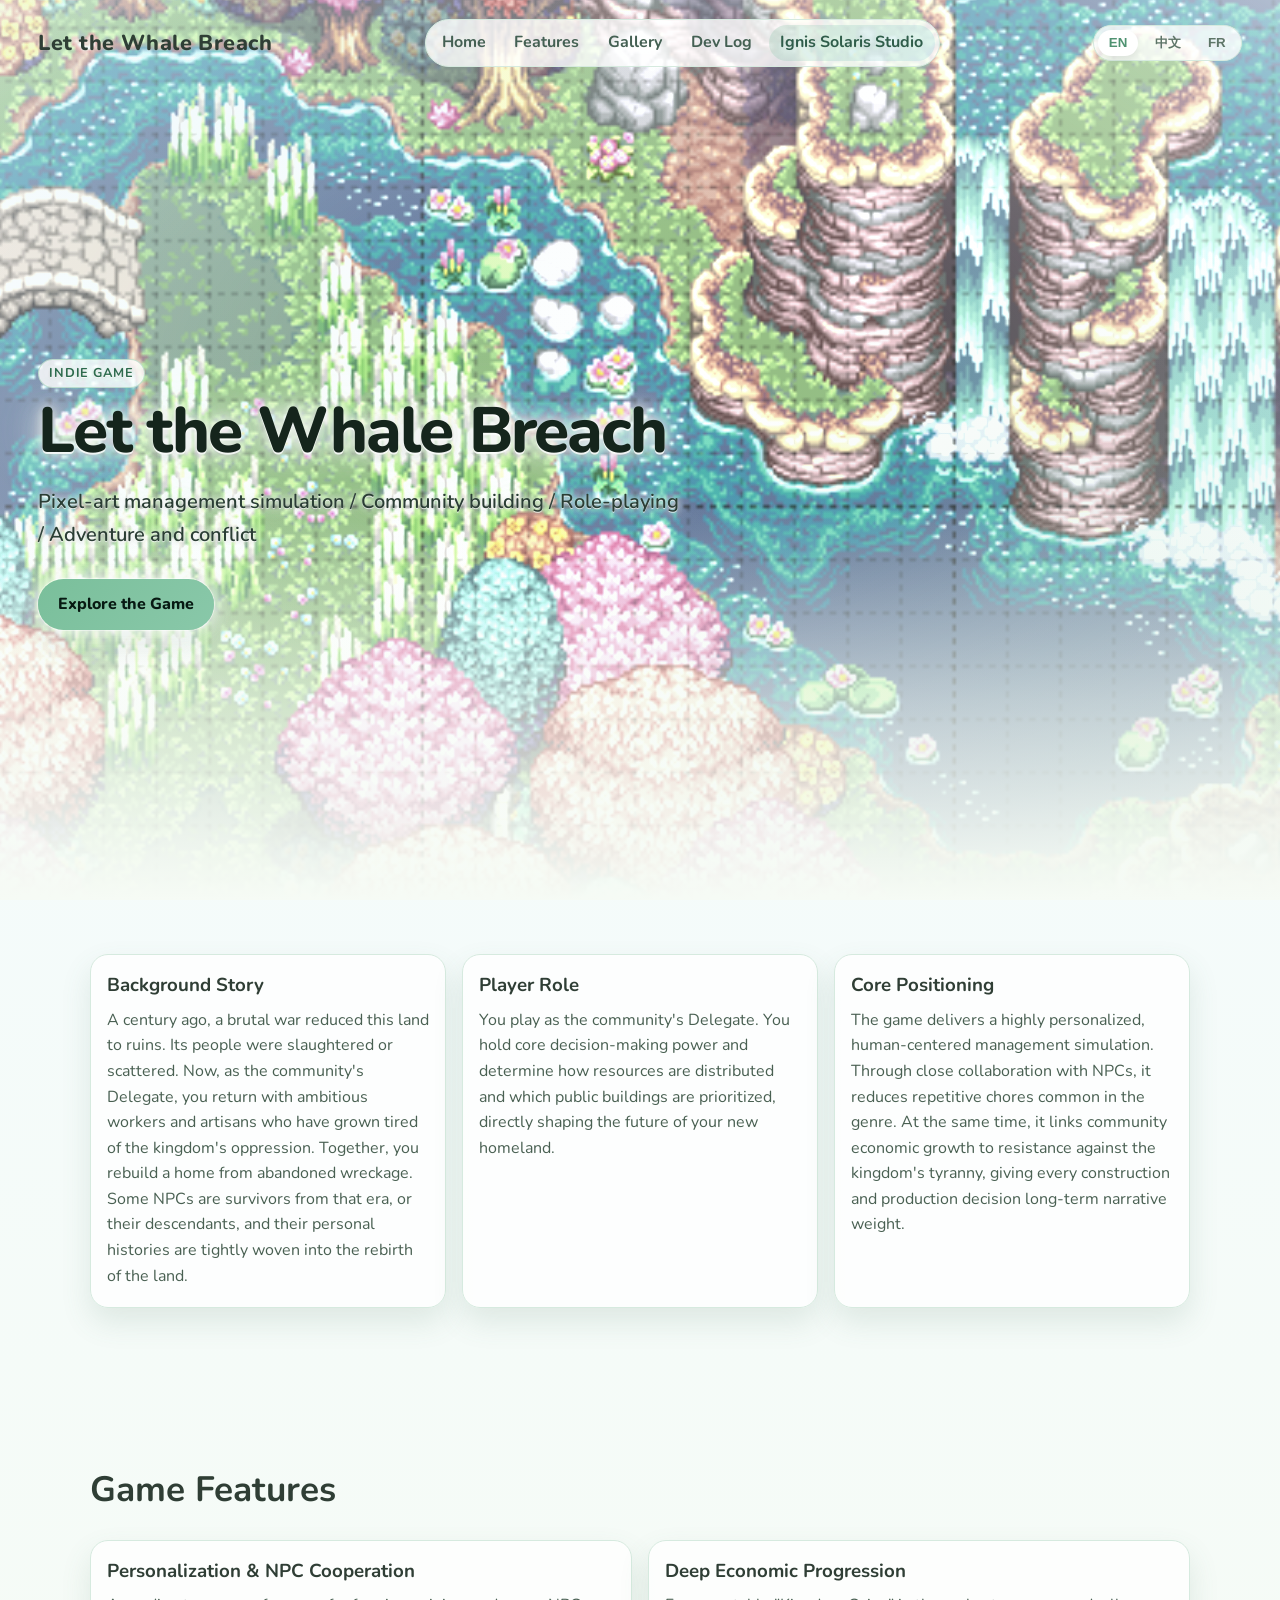
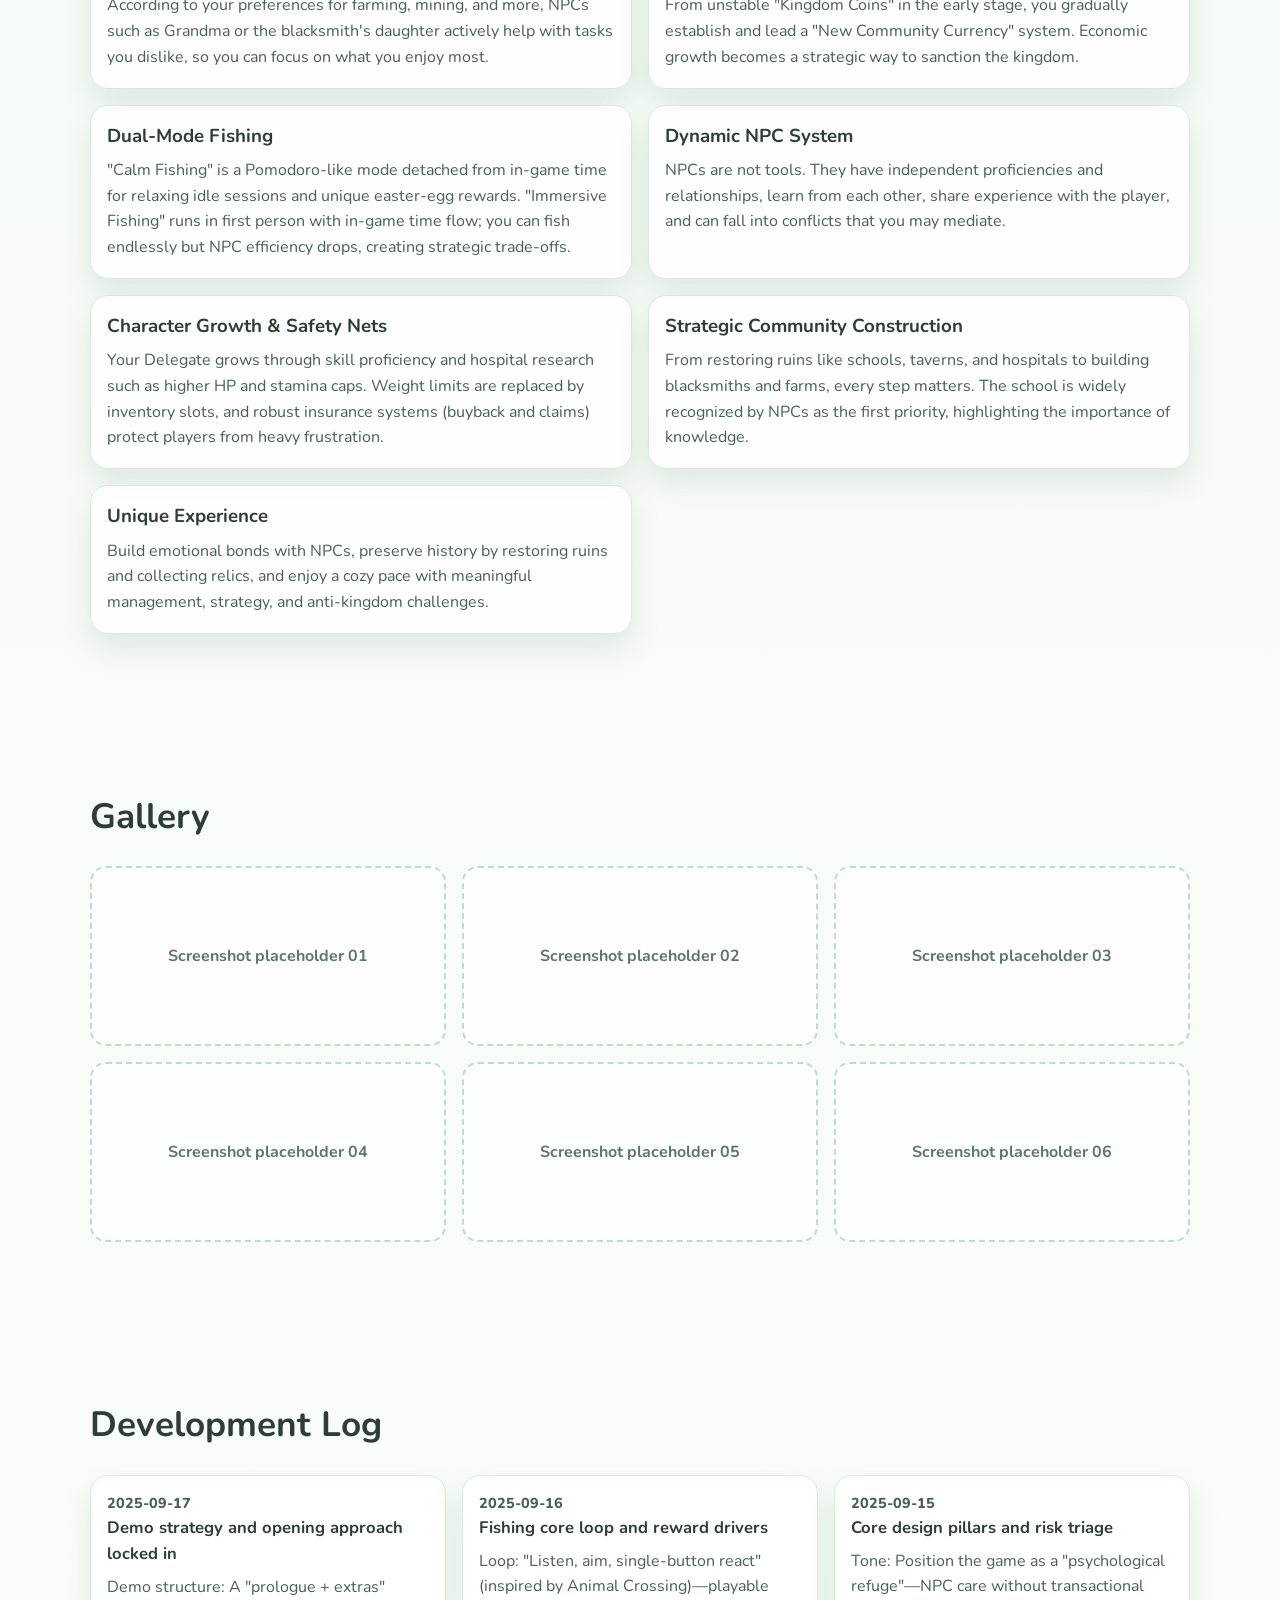
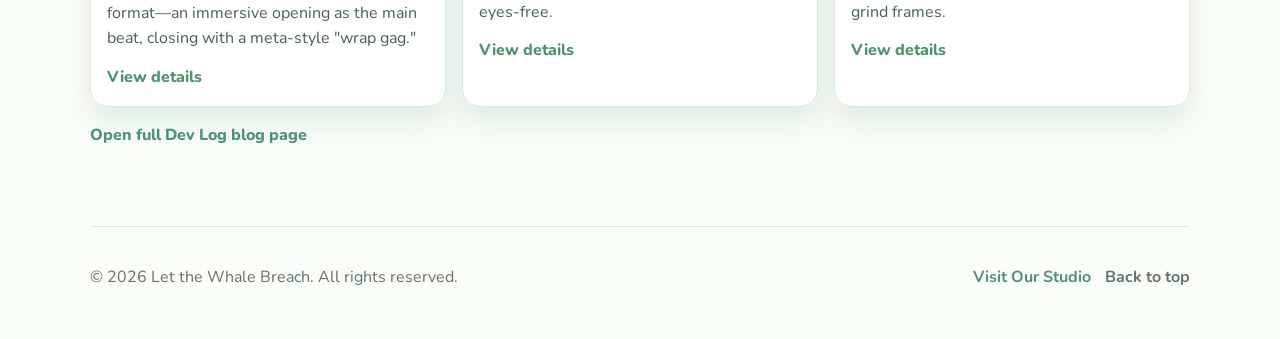
==== commit a05335cb: "给hero加了背景" ====
--- a/index.html
+++ b/index.html
@@ -12,6 +12,7 @@
 </head>
 <body data-page="home">
   <header class="hero" id="top">
+    <div class="hero-media" aria-hidden="true"></div>
     <nav class="top-nav">
       <a class="brand" href="#top">Let the Whale Breach</a>
       <div class="nav-links" aria-label="Primary navigation">
--- a/style.css
+++ b/style.css
@@ -37,6 +37,7 @@
 .hero {
   position: relative;
   min-height: 100vh;
+  min-height: 100dvh;
   padding: 1.2rem clamp(1rem, 3vw, 2.4rem) 2rem;
   display: grid;
   grid-template-rows: auto 1fr;
@@ -44,21 +45,47 @@
   overflow: hidden;
 }
 
+.hero-media {
+  position: absolute;
+  inset: 0;
+  z-index: 0;
+  pointer-events: none;
+  background-color: #f7fcf9;
+  background-image: url("assets/spring_hero.png");
+  background-size: cover;
+  background-position: center;
+  transform: scale(1.06);
+  transform-origin: center;
+  filter: brightness(1.38) saturate(0.74);
+  -webkit-mask-image: radial-gradient(
+    ellipse 105% 95% at 50% 44%,
+    #000 22%,
+    rgba(0, 0, 0, 0.72) 52%,
+    transparent 88%
+  );
+  mask-image: radial-gradient(
+    ellipse 105% 95% at 50% 44%,
+    #000 22%,
+    rgba(0, 0, 0, 0.72) 52%,
+    transparent 88%
+  );
+}
+
 .hero::before {
   content: "";
   position: absolute;
   inset: 0;
   background:
-    radial-gradient(circle at 15% 20%, rgba(142, 210, 223, 0.32), transparent 40%),
-    radial-gradient(circle at 85% 85%, rgba(122, 191, 155, 0.28), transparent 38%),
-    linear-gradient(180deg, rgba(255, 255, 255, 0.42), rgba(255, 255, 255, 0.12));
-  z-index: 0;
+    radial-gradient(circle at 15% 20%, rgba(142, 210, 223, 0.1), transparent 42%),
+    radial-gradient(circle at 85% 85%, rgba(122, 191, 155, 0.18), transparent 40%),
+    linear-gradient(180deg, rgba(255, 255, 255, 0.2), rgba(255, 255, 255, 0.07));
+  z-index: 1;
 }
 
 .top-nav,
 .hero-content {
   position: relative;
-  z-index: 2;
+  z-index: 3;
 }
 
 .top-nav {
@@ -141,8 +168,20 @@
 .hero-overlay {
   position: absolute;
   inset: 0;
-  background: linear-gradient(100deg, rgba(250, 255, 252, 0.87) 0%, rgba(250, 255, 252, 0.45) 50%, rgba(250, 255, 252, 0.18) 100%);
-  z-index: 1;
+  background:
+    linear-gradient(
+      180deg,
+      transparent 0%,
+      transparent 56%,
+      rgba(246, 251, 245, 0.55) 78%,
+      var(--bg) 100%
+    ),
+    linear-gradient(
+      180deg,
+      rgba(249, 251, 250, 0.02),
+      rgba(249, 251, 250, 0.02)
+    );
+  z-index: 2;
 }
 
 .hero-content {
@@ -163,23 +202,69 @@
   font-size: 0.8rem;
 }
 
+.hero .eyebrow {
+  background: rgba(255, 255, 255, 0.82);
+  border: 1px solid rgba(122, 191, 155, 0.42);
+  color: #2d6a4d;
+  text-shadow:
+    0 0 6px rgba(252, 253, 252, 0.98),
+    0 0 14px rgba(248, 252, 249, 0.88),
+    0 0 24px rgba(248, 252, 249, 0.62),
+    0 1px 0 rgba(255, 255, 255, 0.82),
+    0 1px 3px rgba(38, 52, 44, 0.14);
+}
+
 .hero h1 {
   margin: 0;
   font-size: clamp(2rem, 6vw, 4rem);
   line-height: 1.1;
-}
-
-.hero-subtitle {
+  font-weight: 800;
+  letter-spacing: -0.03em;
+  color: #15251c;
+  text-shadow:
+    0 0 12px rgba(252, 253, 252, 0.98),
+    0 0 28px rgba(248, 252, 249, 0.92),
+    0 0 52px rgba(248, 252, 249, 0.68),
+    0 2px 0 rgba(255, 255, 255, 0.85),
+    0 2px 10px rgba(38, 52, 44, 0.18),
+    0 3px 14px rgba(38, 52, 44, 0.1);
+}
+
+.hero .hero-subtitle {
   margin: 1.2rem 0 1.75rem;
   font-size: clamp(1rem, 2vw, 1.25rem);
-  color: #41594d;
+  color: #2a3d34;
+  font-weight: 600;
   max-width: 58ch;
   line-height: 1.65;
+  text-shadow:
+    0 0 6px rgba(252, 253, 252, 0.97),
+    0 0 16px rgba(248, 252, 249, 0.85),
+    0 0 30px rgba(248, 252, 249, 0.58),
+    0 1px 0 rgba(255, 255, 255, 0.75),
+    0 1px 4px rgba(38, 52, 44, 0.16);
 }
 
 .subtitle-item,
 .subtitle-sep {
   display: inline;
+}
+
+.hero .cta-btn {
+  color: #071912;
+  box-shadow:
+    0 0 0 1px rgba(255, 255, 255, 0.42),
+    0 0 18px rgba(252, 253, 252, 0.92),
+    0 0 38px rgba(248, 252, 249, 0.52),
+    var(--shadow);
+}
+
+.hero .cta-btn:hover {
+  box-shadow:
+    0 0 0 1px rgba(255, 255, 255, 0.48),
+    0 0 22px rgba(252, 253, 252, 0.95),
+    0 0 46px rgba(248, 252, 249, 0.58),
+    0 16px 28px rgba(78, 121, 101, 0.22);
 }
 
 .subtitle-sep {
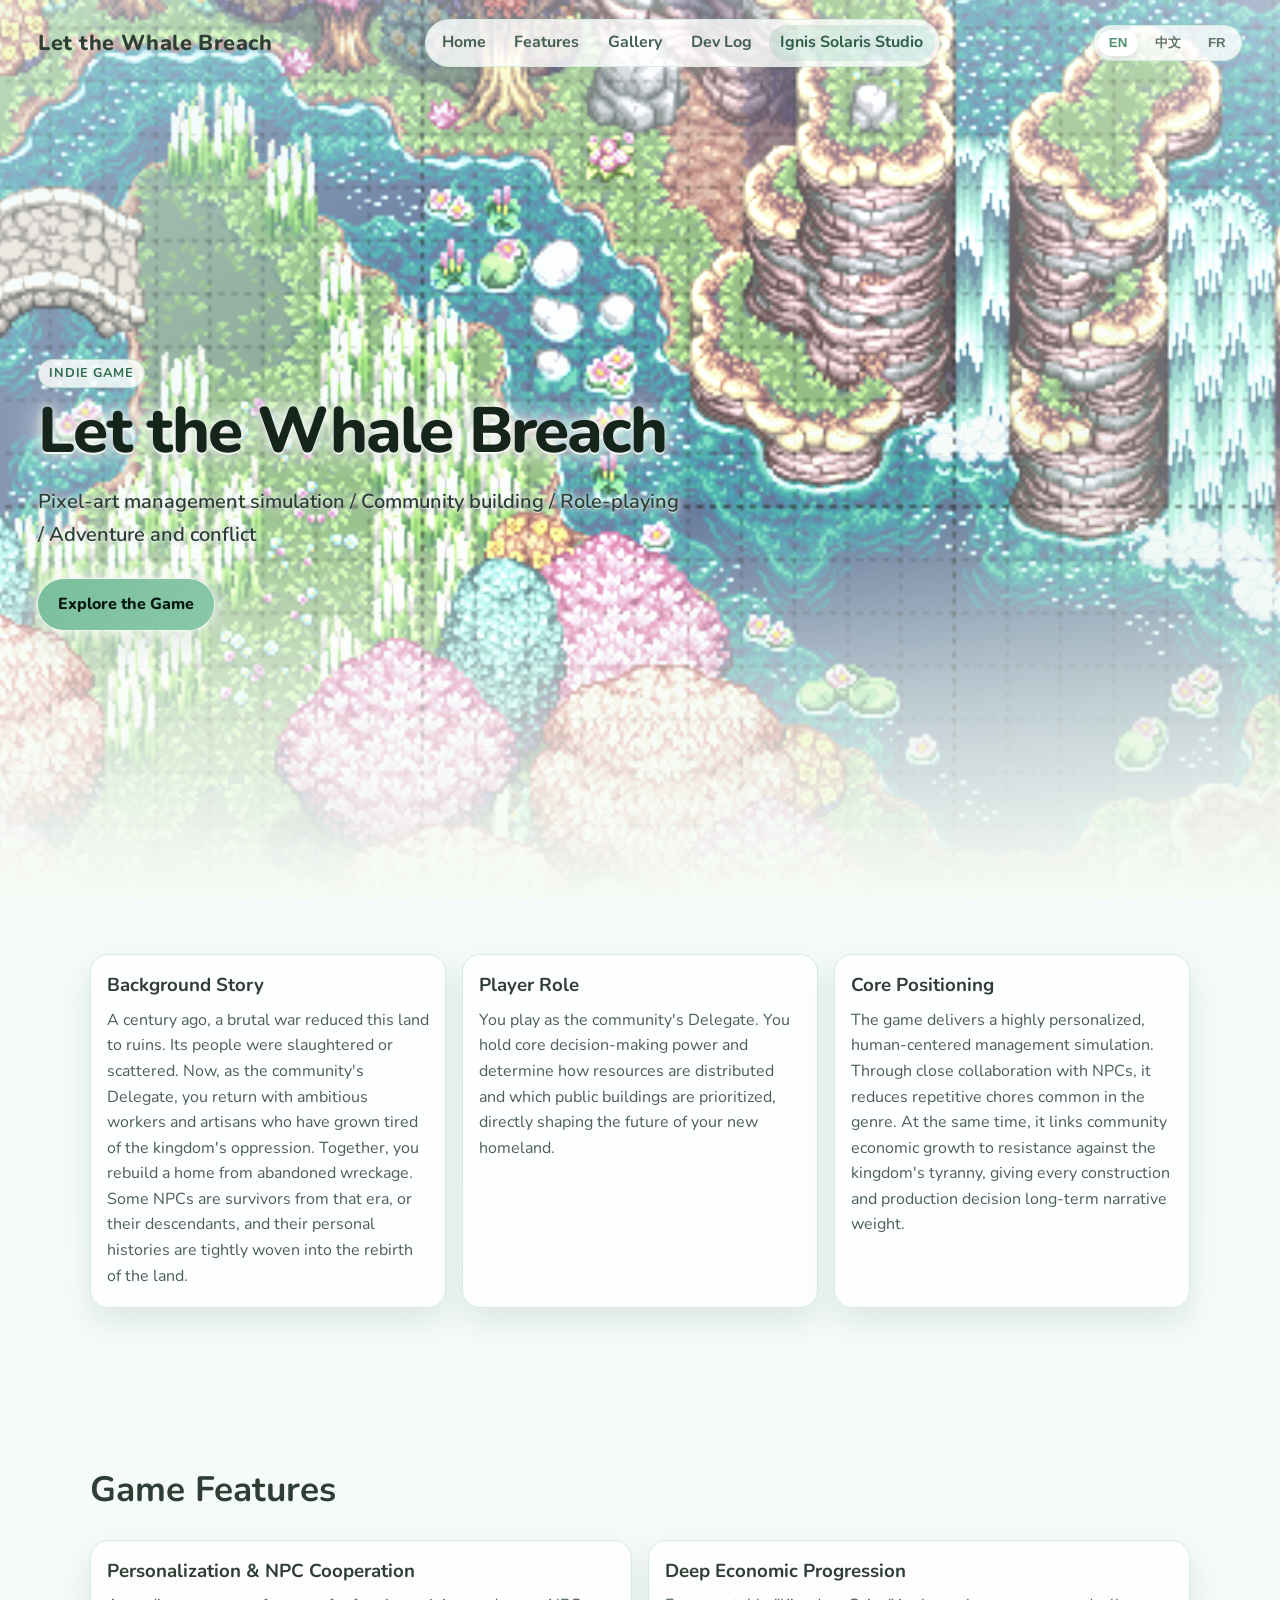
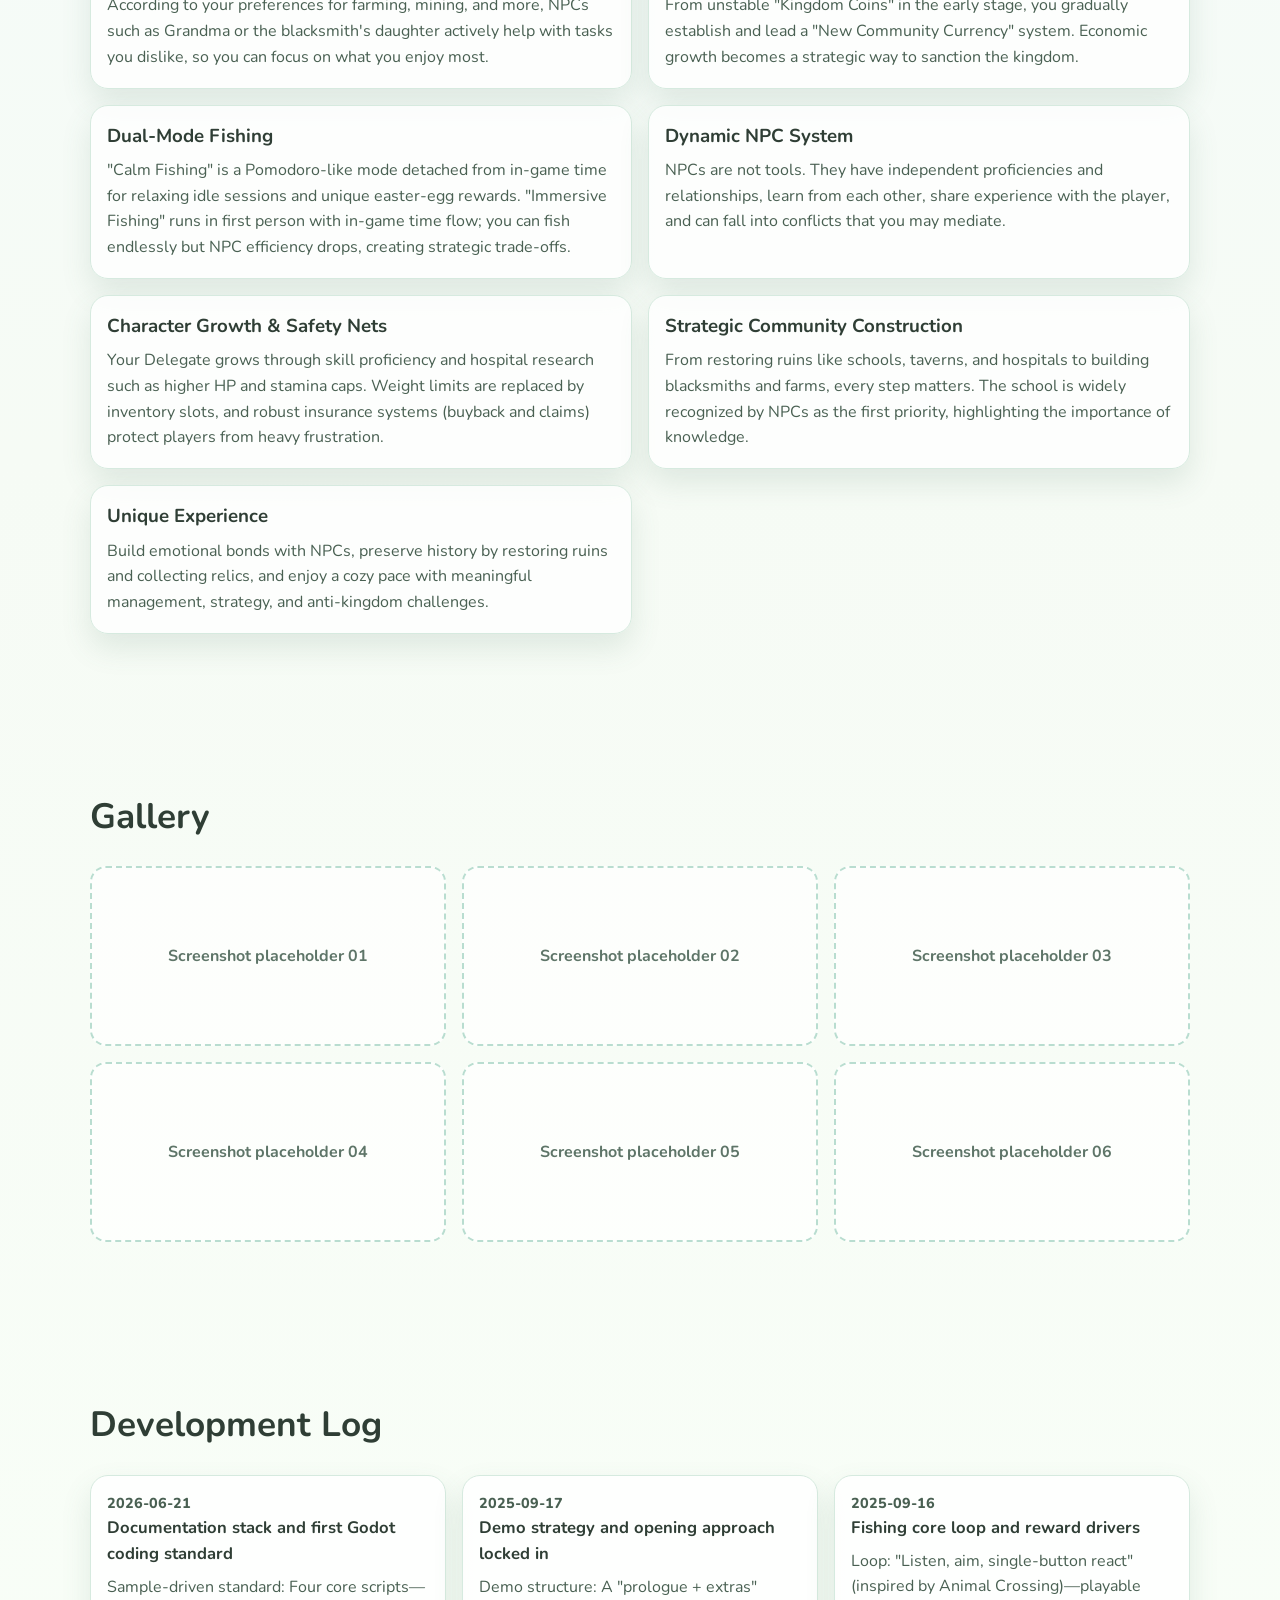
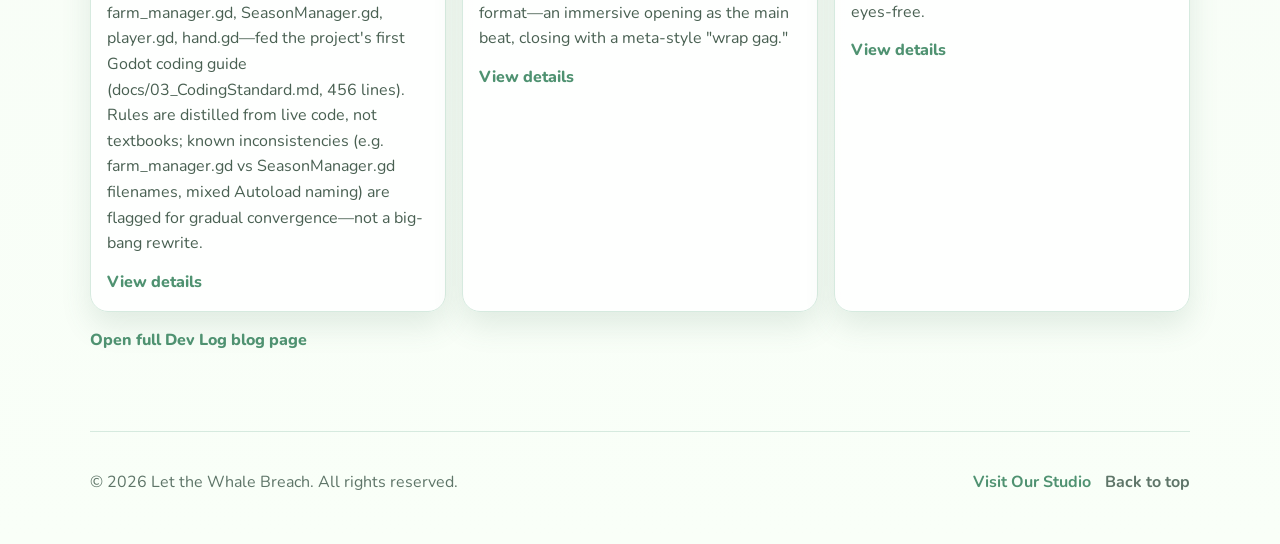
==== commit daf8bc51: "更新了一些设计模板md" ====
--- a/index.html
+++ b/index.html
@@ -174,6 +174,22 @@
 
       <div class="devlog-preview-list">
         <article class="devlog-preview-card">
+          <p class="devlog-preview-date">2026-06-21</p>
+          <div class="devlog-lang" data-devlog-lang="zh">
+            <h3>文档体系搭建与 Godot 代码规范首版</h3>
+            <p>样本归纳：以 farm_manager.gd、SeasonManager.gd、player.gd、hand.gd 四份核心脚本为样本，从命名、注释与结构归纳出项目首版 Godot 代码规范（docs/03_CodingStandard.md，456 行）；规范源自现有代码而非教科书，并标注尚未统一之处（如 farm_manager.gd vs SeasonManager.gd 文件名、Autoload 命名混用），便于渐进收敛而非强行大改。</p>
+          </div>
+          <div class="devlog-lang" data-devlog-lang="en">
+            <h3>Documentation stack and first Godot coding standard</h3>
+            <p>Sample-driven standard: Four core scripts—farm_manager.gd, SeasonManager.gd, player.gd, hand.gd—fed the project&#x27;s first Godot coding guide (docs/03_CodingStandard.md, 456 lines). Rules are distilled from live code, not textbooks; known inconsistencies (e.g. farm_manager.gd vs SeasonManager.gd filenames, mixed Autoload naming) are flagged for gradual convergence—not a big-bang rewrite.</p>
+          </div>
+          <div class="devlog-lang" data-devlog-lang="fr">
+            <h3>Arborescence documentaire et première norme de code Godot</h3>
+            <p>Norme issue du code : Quatre scripts cœur — farm_manager.gd, SeasonManager.gd, player.gd, hand.gd — ont nourri la première charte Godot du projet (docs/03_CodingStandard.md, 456 lignes). Règles extraites du code existant, pas d&#x27;un manuel ; écarts signalés (ex. farm_manager.gd vs SeasonManager.gd, nommage Autoload hétérogène) pour convergence progressive, sans refonte brutale.</p>
+          </div>
+          <a href="devlog.html#post-2026-06-21" data-i18n="viewDetails">View details</a>
+        </article>
+        <article class="devlog-preview-card">
           <p class="devlog-preview-date">2025-09-17</p>
           <div class="devlog-lang" data-devlog-lang="zh">
             <h3>Demo战略定型与开场方案确立</h3>
@@ -204,22 +220,6 @@
             <p>Boucle : « entendre, viser, une touche » (inspiré d’Animal Crossing) — jouable sans regarder l’écran.</p>
           </div>
           <a href="devlog.html#post-2025-09-16" data-i18n="viewDetails">View details</a>
-        </article>
-        <article class="devlog-preview-card">
-          <p class="devlog-preview-date">2025-09-15</p>
-          <div class="devlog-lang" data-devlog-lang="zh">
-            <h3>核心设计哲学与风险评估</h3>
-            <p>哲学基调：确立“心理避难所”地位，强调 NPC 无条件关怀，避免功利性。</p>
-          </div>
-          <div class="devlog-lang" data-devlog-lang="en">
-            <h3>Core design pillars and risk triage</h3>
-            <p>Tone: Position the game as a &quot;psychological refuge&quot;—NPC care without transactional grind frames.</p>
-          </div>
-          <div class="devlog-lang" data-devlog-lang="fr">
-            <h3>Philosophie centrale et évaluation des risques</h3>
-            <p>Ton : « refuge psychologique » — attention des PNJ sans logique trop utilitaire du joueur.</p>
-          </div>
-          <a href="devlog.html#post-2025-09-15" data-i18n="viewDetails">View details</a>
         </article>
       </div>
 
